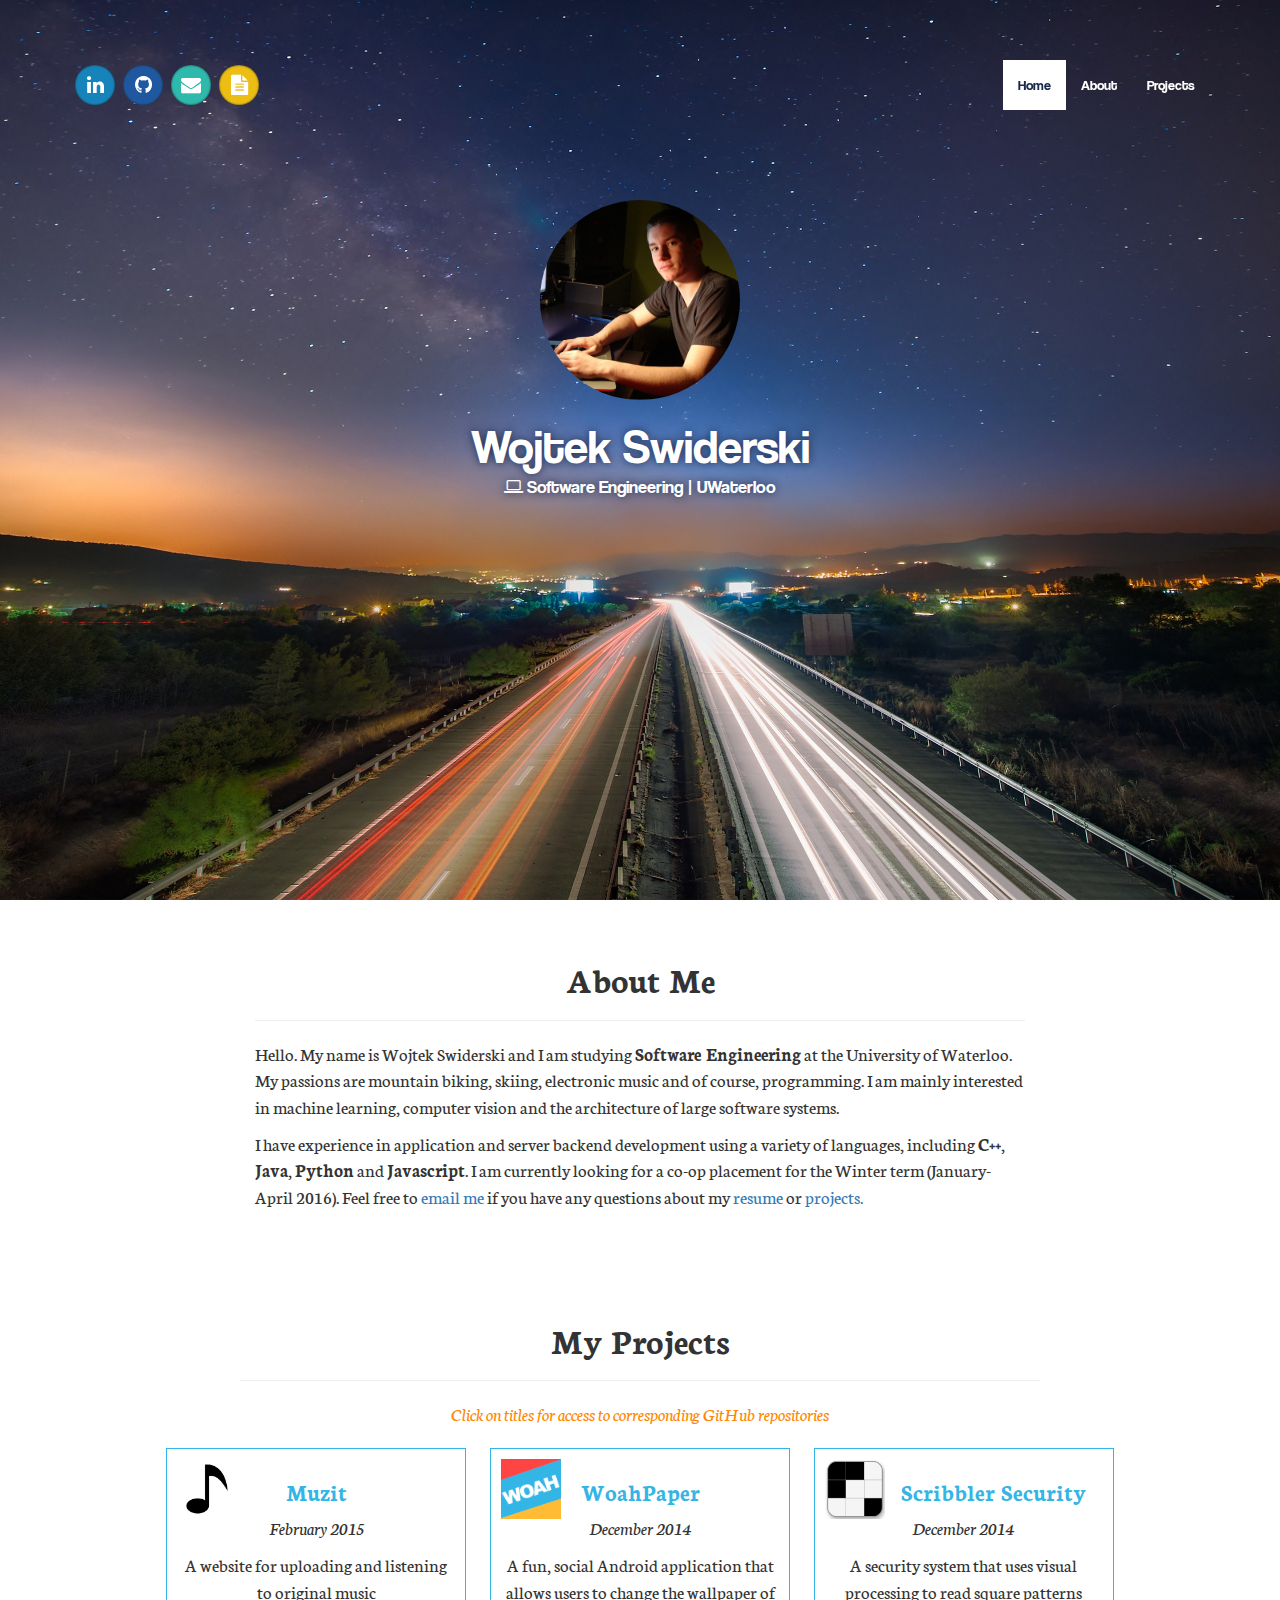
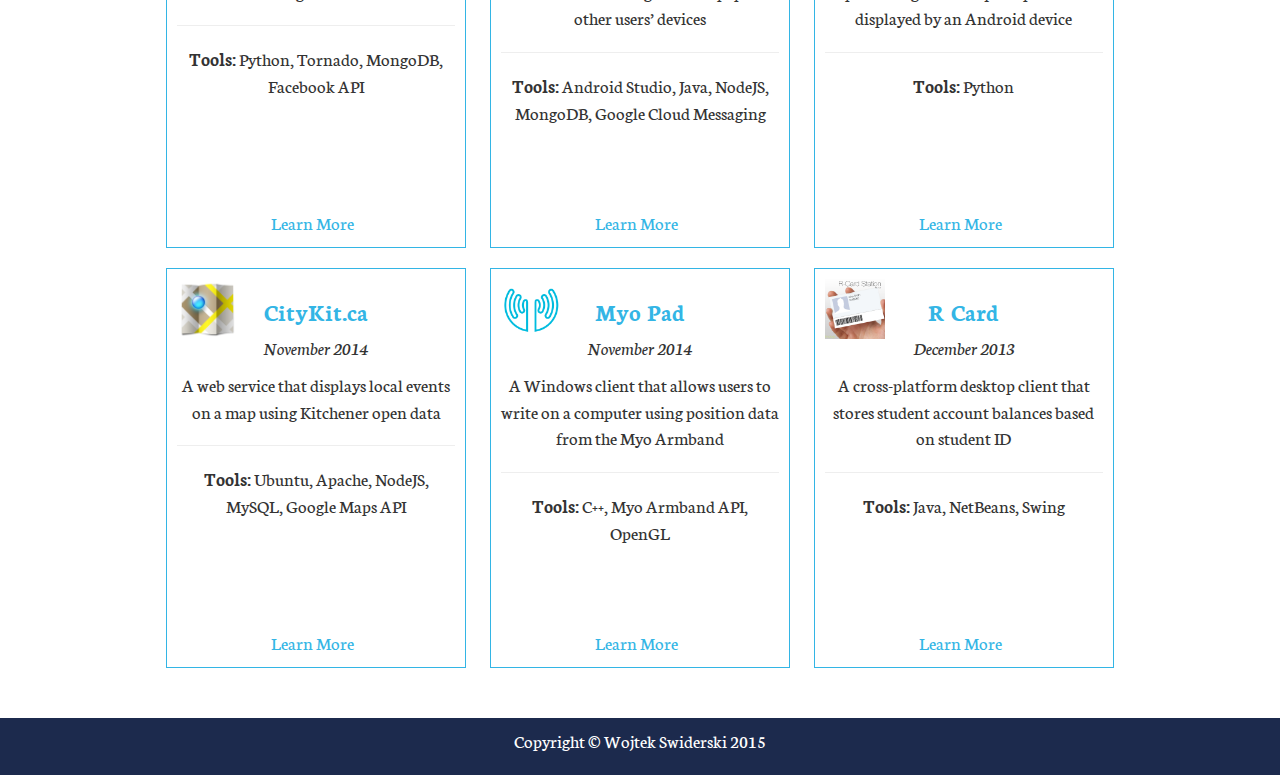
==== index.html @ cc1d6597 "Changes to text on website" ====
<!DOCTYPE html>
<html lang="en">
	<head>
    	<meta charset="utf-8">
    	<meta http-equiv="X-UA-Compatible" content="IE=edge">
    	<meta name="viewport" content="width=device-width, initial-scale=1">
		<title>Wojtek Swiderski</title>
		<link href="http://maxcdn.bootstrapcdn.com/bootstrap/3.3.1/css/bootstrap.min.css" rel="stylesheet">
		<link href='http://fonts.googleapis.com/css?family=Neuton:300,700' rel='stylesheet' type='text/css'>
		<link href="style/mainStyle.css" rel="stylesheet">
		<link href="http://maxcdn.bootstrapcdn.com/font-awesome/4.2.0/css/font-awesome.min.css" rel="stylesheet">
	</head>
	<body>

		<!-- Idk why you are reading this source code. But if you're here...
		
			You are a beautiful person. Let no one tell you different. Have a nice day.

		-->

		<nav id="navBar" class="navbar navbar-default" role="navigation">
	 		<div class="container">
				<div class="navbar-header header"> 
	 				<button type="button" class="navbar-toggle" data-toggle="collapse" data-target="#collapsingBlock">
				        <span class="sr-only">Toggle Navigation</span>
				        <span class="icon-bar"></span>
				        <span class="icon-bar"></span>
				        <span class="icon-bar"></span>
				    </button>
				    <div class="link-area">
				    	<a href="https://www.linkedin.com/pub/wojtek-swiderski/a1/58b/969">
					    	<div class="link-button" style="background: #1684BB;">
								<i class="fa fa-linkedin"></i>
							</div>
						</a>
				    	<a href="https://github.com/Wojtechnology">
					    	<div class="link-button" style="background: #2058A0;">
								<i class="fa fa-github"></i>
							</div>
						</a>
				    	<a href="mailto:wswiders@uwateroo.ca">
					    	<div class="link-button" style="background: #2FB8AC;">
								<i class="fa fa-envelope"></i>
							</div>
						</a>
				    	<a href="documents/WojtekSwiderskiResume.pdf">
					    	<div class="link-button" style="background: #ECBE13;">
								<i class="fa fa-file-text"></i>
					    	</div>
						</a>
				    </div>
				</div>

				<nav id="collapsingBlock" class="collapse navbar-collapse" role="navigation">
	  				<ul id="menuNavigation" class="navigation-bar nav navbar-nav navbar-right">
						<li id="homeBut"><a href="#face">Home</a></li>
						<li id="aboutBut"><a href="#about">About</a></li>
						<li id="projBut"><a href="#projects">Projects</a></li>
					</ul>
				</nav>
			</div>
		</nav>
		<div class="placeholder" id="face"></div>
		<div class="faceBlock">
			<div class="stuff">
				<img class="portrait" id="mainPhoto" src="images/portrait.jpg"/>
				<h2>Wojtek Swiderski</h2>
				<h4 class="program"><i class="fa fa-laptop"></i> Software Engineering | UWaterloo</h4>
				<!--<h4 id="interests"><i class="fa fa-laptop"></i> Developer | Cyclist <i class="fa fa-bicycle"></i></h4>-->
			</div>
		</div>
		<div class="bodyBlock" id="topPage">
			<div class="container aboutMe" id="about">
				<h1>About Me</h1>
				<center><hr></center>
				<p>Hello. My name is Wojtek Swiderski and I am studying <strong>Software Engineering</strong> at the University of Waterloo. My passions are mountain biking, skiing, electronic music and of course, programming. I am mainly interested in machine learning, computer vision and the architecture of large software systems.</p>
				<p>I have experience in application and server backend development using a variety of languages, including <strong>C++</strong>, <strong>Java</strong>, <strong>Python</strong> and <strong>Javascript</strong>. I am currently looking for a co-op placement for the Winter term (January-April 2016). Feel free to <a href="mailto:wswiders@uwateroo.ca">email me</a> if you have any questions about my <a href="documents/WojtekSwiderskiResume.pdf">resume</a> or <a href="#projects">projects.</a></p>
			</div>
		<div class="container projects" id="projects">
			<h1>My Projects</h1>
			<center><hr></center>
			<p style="font-style: italic; color: #FF8800;">Click on titles for access to corresponding GitHub repositories</p>
			<div class="pBlock">
				<img src="images/mz_logo.png" class="logoProj">
				<a href="https://github.com/Wojtechnology/Muzit"><h3 class="inside">Muzit</h3></a>
				<p style="font-style: italic;">February 2015</p>
				<p>A website for uploading and listening to original music</p>
				<hr>
				<p><strong>Tools:</strong> Python, Tornado, MongoDB, Facebook API</p>
				<a href="#myModal1" data-toggle="modal"><p class="clickMore">Learn More</p></a>
			</div>	
			<div class="pBlock">
				<img src="images/wp_logo.png" class="logoProj">
				<a href="https://github.com/Wojtechnology/WoahPaper"><h3 class="inside">WoahPaper</h3></a>
				<p style="font-style: italic;">December 2014</p>
				<p>A fun, social Android application that allows users to change the wallpaper of other users’ devices</p>
				<hr>
				<p><strong>Tools:</strong> Android Studio, Java, NodeJS, MongoDB, Google Cloud Messaging</p>
				<a href="#myModal1" data-toggle="modal"><p class="clickMore">Learn More</p></a>
			</div>	
			<div class="pBlock">
				<img src="images/ss_logo.png" class="logoProj">
				<a href="https://github.com/Guatmobile/myro-domestic-security"><h3 style="margin-left: 60px;" class="inside">Scribbler Security</h3></a>
				<p style="font-style: italic;">December 2014</p>
				<p>A security system that uses visual processing to read square patterns displayed by an Android device</p>
				<hr>
				<p><strong>Tools:</strong> Python</p>
				<a href="#myModal1" data-toggle="modal"><p class="clickMore">Learn More</p></a>
			</div>
			<div class="pBlock">
				<img src="images/ck_logo.png" class="logoProj">
				<a href="https://github.com/ProjectShrike/CityKit"><h3 class="inside">CityKit.ca</h3></a>
				<p style="font-style: italic;">November 2014</p>
				<p>A web service that displays local events on a map using Kitchener open data</p>
				<hr>
				<p><strong>Tools:</strong> Ubuntu, Apache, NodeJS, MySQL, Google Maps API</p>
				<a href="#myModal1" data-toggle="modal"><p class="clickMore">Learn More</p></a>
			</div>	
			<div class="pBlock">
				<img src="images/mp_logo.png" class="logoProj">
				<a href="https://github.com/unknown2374/MyoPad"><h3 class="inside">Myo Pad</h3></a>
				<p style="font-style: italic;">November 2014</p>
				<p>A Windows client that allows users to write on a computer using position data from the Myo Armband</p>
				<hr>
				<p><strong>Tools:</strong> C++, Myo Armband API, OpenGL</p>
				<a href="#myModal1" data-toggle="modal"><p class="clickMore">Learn More</p></a>
			</div>
			<div class="pBlock">
				<img src="images/rc_logo.png" class="logoProj">
				<a href="https://github.com/Wojtechnology/RCard"><h3 class="inside">R Card</h3></a>
				<p style="font-style: italic;">December 2013</p>
				<p>A cross-platform desktop client that stores student account balances based on student ID</p>
				<hr>
				<p><strong>Tools:</strong> Java, NetBeans, Swing</p>
				<a href="#myModal1" data-toggle="modal"><p class="clickMore">Learn More</p></a>
			</div>	
		</div>

		<div class="footer">
			<p>Copyright &copy; Wojtek Swiderski 2015</p>
		</div>

		</div>

  <!-- Modal -->
  <div class="modal fade" id="myModal1" tabindex="-1" role="dialog" aria-labelledby="myModalLabel" aria-hidden="true">
    <div class="modal-dialog">
      <div class="modal-content">
        <div class="modal-header">
          <button type="button" class="close" data-dismiss="modal" aria-hidden="true">×</button>
          <h4 class="modal-title">Feature is in the making!</h4>
        </div>
       <!-- <div class="modal-body">
          ...
        </div>-->
        <div class="modal-footer">
          <button type="button" class="btn btn-default" data-dismiss="modal">Close</button>
         <!-- <button type="button" class="btn btn-primary">Save changes</button>-->
        </div>
      </div><!-- /.modal-content -->
    </div><!-- /.modal-dialog -->
  </div><!-- /.modal -->	
		<script src="http://code.jquery.com/jquery-2.1.1.min.js"></script>
		<script src="http://maxcdn.bootstrapcdn.com/bootstrap/3.3.1/js/bootstrap.min.js"></script>
		<script src="js/jquery.modal.min.js" type="text/javascript" charset="utf-8"></script>
		<script src="js/front.js"></script>
		</body>
</html>
---- style/mainStyle.css ----
@font-face {
    font-family: coolvetica;
    src: url(coolvetica.ttf);
}

* {
	margin: 0;
	border: 0;
	padding: 0;
}

.portrait {
	display: block;
	margin-left: auto;
	margin-right: auto;
	border-radius: 100%;
	width: 200px;
	height: 200px;
}

.header {
	height: 50px;
}

.header h3 {
	display: inline-block;
}

.link-area {
	display: inline-block;
	padding-left: 5px;
	padding-top: 5px;
	height: 50px;
}

.link-button {
	display: inline-block;
	border-radius: 50%;
    font-size: 20px;
    line-height: 40px;
    text-align: center;
	height: 40px;
	width: 40px;
	margin-right: 5px;
	box-shadow: inset 0 0 2px #222222;
}

.link-button:hover {
	box-shadow: inset 0 0 2px #CCCCCC;
	cursor: pointer;
}

.btn-circle {
    width: 70px;
    height: 70px;
    margin-top: 15px;
    padding: 7px 16px;
    border: 2px solid #fff;
    border-radius: 35px;
    font-size: 40px;
    color: #fff;
    background: 0 0;
    -webkit-transition: background .3s ease-in-out;
    -moz-transition: background .3s ease-in-out;
    transition: background .3s ease-in-out;
}

.btn-circle:hover,
.btn-circle:focus {
    outline: 0;
    color: #fff;
    background: rgba(255,255,255,.1);
}

.btn-circle i.animated {
    -webkit-transition-property: -webkit-transform;
    -webkit-transition-duration: 1s;
    -moz-transition-property: -moz-transform;
    -moz-transition-duration: 1s;
}

.btn-circle:hover i.animated {
    -webkit-animation-name: pulse;
    -moz-animation-name: pulse;
    -webkit-animation-duration: 1.5s;
    -moz-animation-duration: 1.5s;
    -webkit-animation-iteration-count: infinite;
    -moz-animation-iteration-count: infinite;
    -webkit-animation-timing-function: linear;
    -moz-animation-timing-function: linear;
}

.logoProj {
	width: 60px;
	height: 60px;
	position: absolute;
	top: 10px;
	left: 10px;
}

.navbar-default {
	background-color: rgba(0,0,0,0);
	border: 0;
	color: white;
	margin-top: 60px;
	font-family: 'coolvetica', serif;
	z-index: 1;
	border-radius: 0;
}

.navigation-bar a {
	color: #FFF !important;
}
.navigation-bar a:hover {
	color: #1C2A4D !important;
	background-color: #FFF !important;
}

.navbar-default .navbar-nav > .active a, 
.navbar-default .navbar-nav > .active a:hover, 
.navbar-default .navbar-nav > .active a:focus {
      color: #1C2A4D !important;
      background-color: #FFF;
 }

.clickMore {
	position: absolute;
	bottom: 0px;
	left: 35%;
	color: #33B5E5;
}

.clickMore:hover {
	color: #FF8800;
}

.placeholder {
	position: absolute;
	top: 0;
	left: 0;
	height: 100%;
	width: 100%;
	z-index: -10
}

.faceBlock {
	width: 100%;
	height: 100%;
	background-image: url("../images/backFront.jpg");
	background-size: cover;
	padding-top: 200px;
	position: fixed;
	top: 0;
	left: 0;
	z-index: -1;
}

.faceBlock h2, h4 {
	text-align: center;
	color: white;
	text-shadow: 0 0 8px #1C2A4D;
	font-family: 'coolvetica';
}

.faceBlock h2 {
	font-size: 48px;
}

.bodyBlock {
	width: 100%;
	position: absolute;
	top: 100%;
	left: 0;
	z-index: 0;
	background-color: white;
	transform: translateZ(-1px);
}

.program {
	margin-top: -6px;
}

.aboutMe {
	padding-top: 40px;
	padding-bottom: 40px;
	max-width: 800px;
	margin-left: auto;
	margin-right: auto;
	background-color: #FFFFFF;
}

.aboutMe p {
	text-align: left;
}

.slides {
	padding-top: 40px;
	padding-bottom: 40px;
	width: 100%;
	margin-left: 0;
	margin-right: 0;
	background-color: #1C2A4D;
	color: #FFF;
}

.projects {
	padding-top: 40px;
	padding-bottom: 40px;
	margin-left: 0;
	margin-right: 0;
	width: 100%;
	text-align: center;
	background-color: #FFFFFF;
}

.contact {
	padding-top: 40px;
	padding-bottom: 40px;
	max-width: 800px;
	margin-left: auto;
	margin-right: auto;
	text-align: center;
	background-color: #FFFFFF;
}

h1 {
	text-align: center;
	font-weight: 700;
	font-family: 'Neuton', serif;
}

p {
	text-align: center;
	font-family: 'Neuton', serif;
	font-size: 14pt;
}

hr {
	max-width: 800px;
}

a:link {
	text-decoration: none;
}

a:visited {
	text-decoration: none;
}

a:hover {
	text-decoration: none;
}

a:active {
	text-decoration: none;
}

.pBlock {
	width: 300px;
	height: 400px;
	margin: 10px;
	padding: 10px;
	border: 1px solid #33B5E5;
	display: inline-block;
	position: relative;
	vertical-align: top;
}

.pBlock h3 {
	text-align: center;
	font-weight: 700;
	font-family: 'Neuton', serif;
	color: #33B5E5;
}

.inside {
	color: #33B5E5;
}

.inside:hover {
	color: #FF8800;
	text-decoration: none;
}

.networkName {	
	text-align: center;
	font-weight: 700;
	font-family: 'Neuton', serif;
	color: #33B5E5;
}

.fa {
	color: white;
}

.mailLink {
	color: #33B5E5;
}

.mailLink:hover {
	color: #FF8800;	
}

.contact h3 {
	text-align: center;
	font-weight: 700;
	font-family: 'Neuton', serif;
	color: #000000;
}

.footer {
	background-color: #1C2A4D;
	width: 100%;
	color: #FFF;
	margin: 0px;
	padding: 10px;
}

body.modal-open {
    overflow: visible;
}

.modal-title {
	color: #1C2A4D;
	text-shadow: none;
}

/* Bootstrap modifiers */

.affix {
	margin-top: 0;
	width: 100%;
	background-color: #1C2A4D;
}

/* Mobile helpers */

@media (max-width: 767px) {
	.navbar-default {
		margin-top: 0;
		background-color: #1C2A4D;
		position: fixed;
		width: 100%;
	}
	.faceBlock{
		padding-top: 80px;
	}
}

@media (max-height: 519px) and (min-width: 832px){
	.navbar-default {
		margin-top: 0;
		background-color: #1C2A4D;
		position: fixed;
		width: 100%;
	}
	.faceBlock{
		padding-top: 80px;
		height: 520px;
		background-size: 100%, 520px;
	}
}

@media (max-height: 519px) and (max-width: 831px){
	.navbar-default {
		margin-top: 0;
		background-color: #1C2A4D;
		position: fixed;
		width: 100%;
	}
	.faceBlock{
		padding-top: 80px;
		height: 520px;
		background-size: 832px, 520px;
	}
}
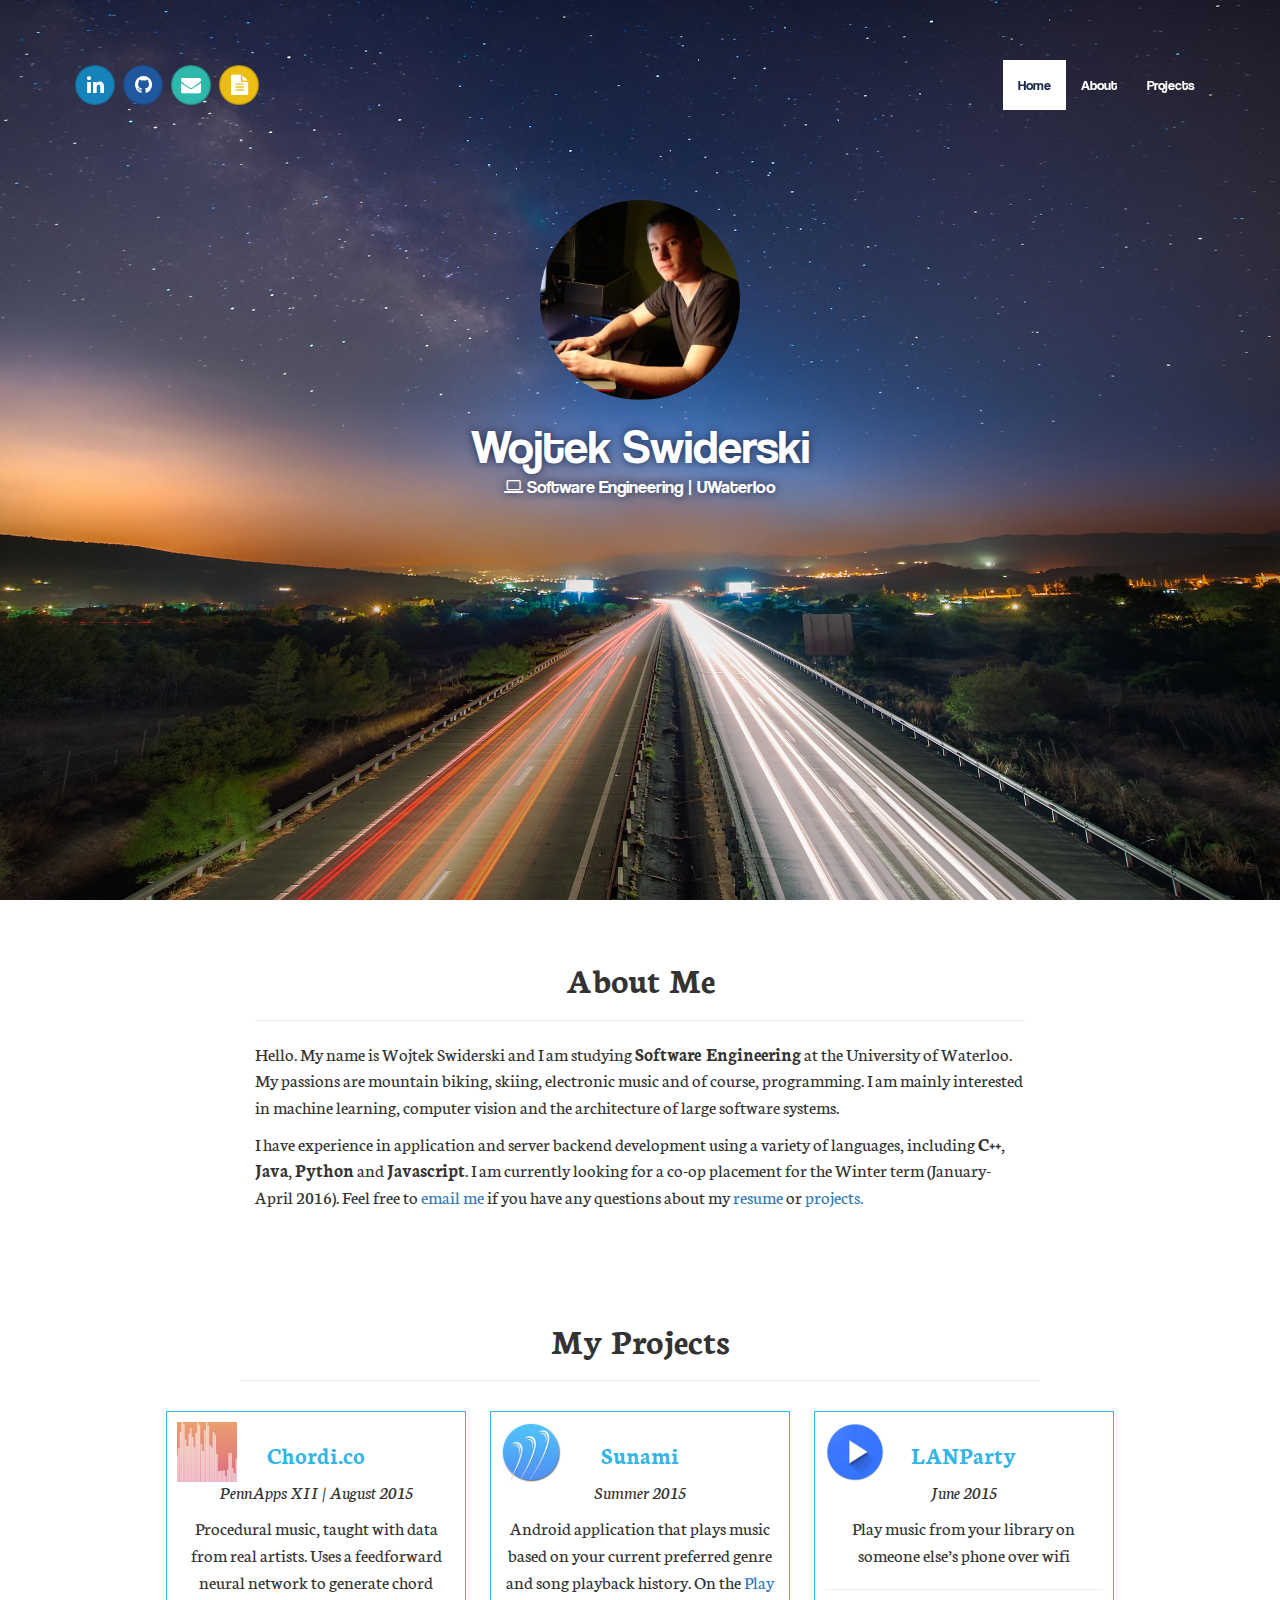
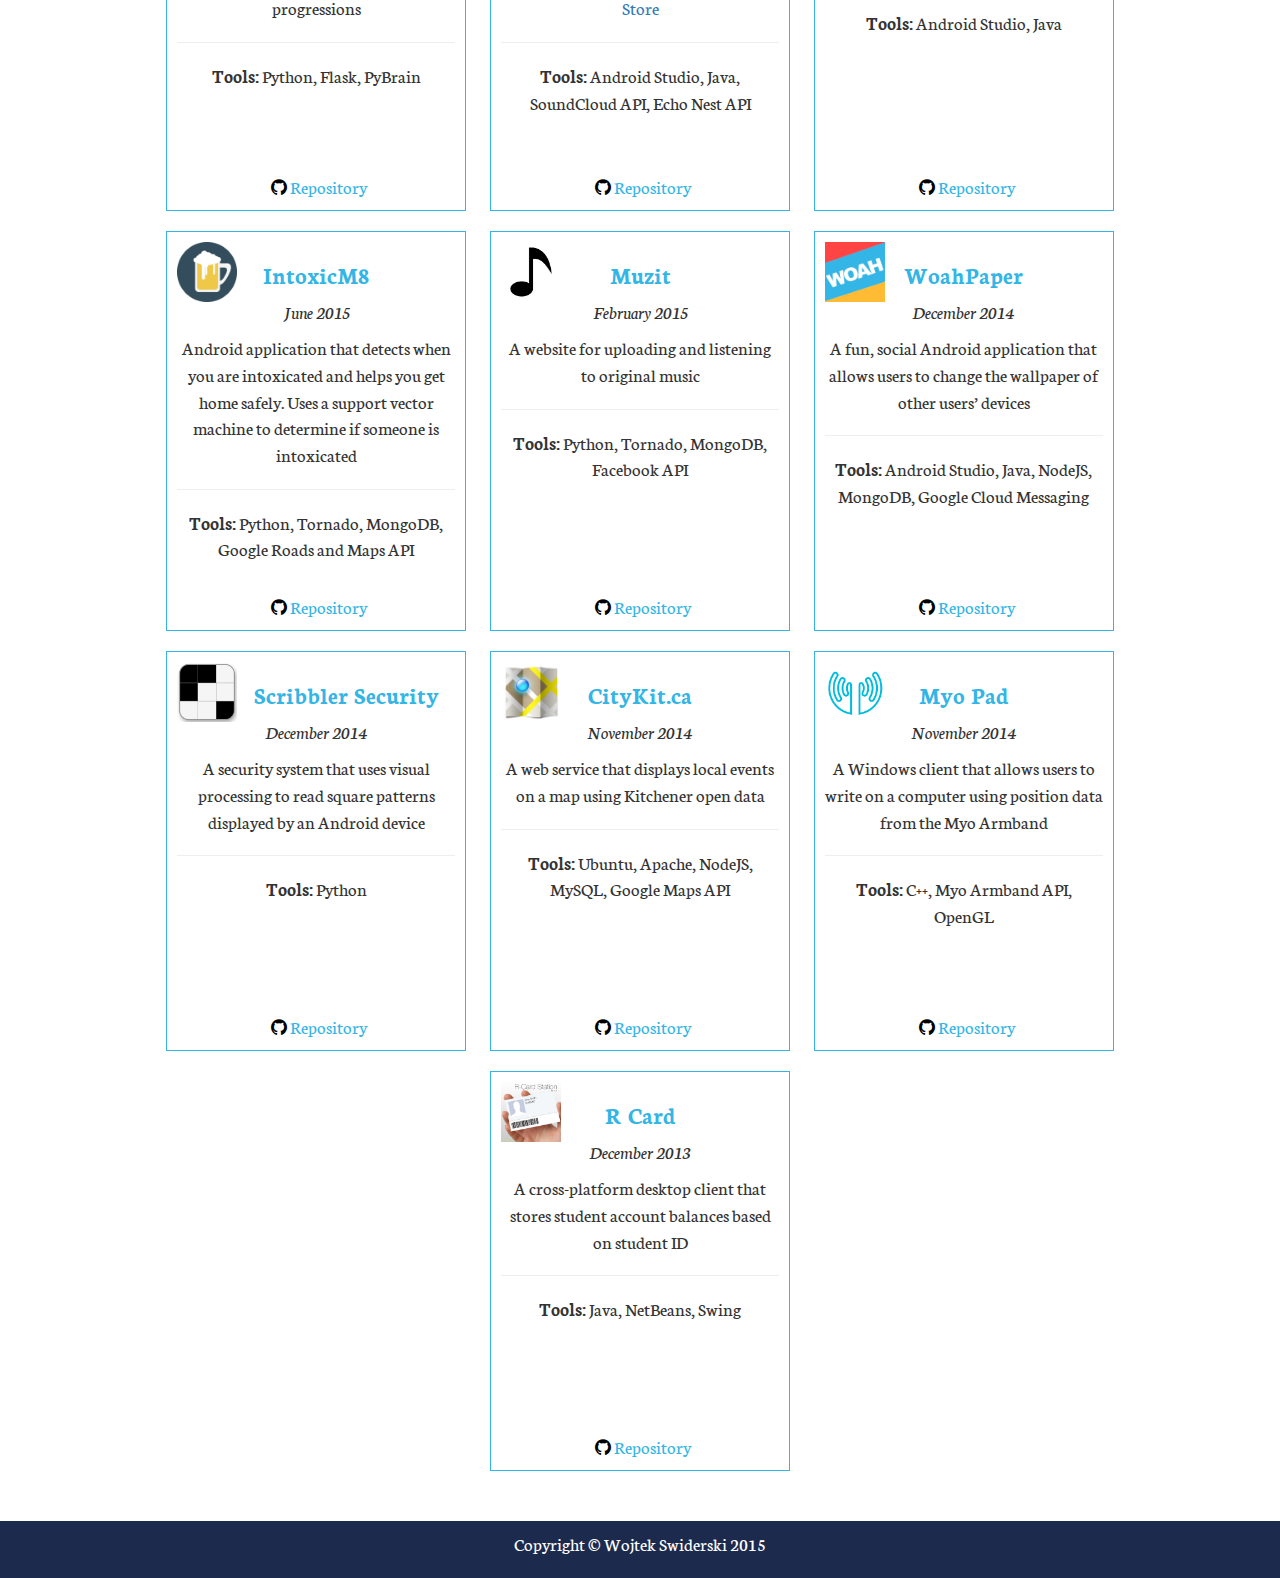
==== commit 191334e6: "Added projects" ====
--- a/index.html
+++ b/index.html
@@ -43,7 +43,7 @@
 								<i class="fa fa-envelope"></i>
 							</div>
 						</a>
-				    	<a href="documents/WojtekSwiderskiResume.pdf">
+				    	<a href="resume.pdf">
 					    	<div class="link-button" style="background: #ECBE13;">
 								<i class="fa fa-file-text"></i>
 					    	</div>
@@ -74,38 +74,73 @@
 				<h1>About Me</h1>
 				<center><hr></center>
 				<p>Hello. My name is Wojtek Swiderski and I am studying <strong>Software Engineering</strong> at the University of Waterloo. My passions are mountain biking, skiing, electronic music and of course, programming. I am mainly interested in machine learning, computer vision and the architecture of large software systems.</p>
-				<p>I have experience in application and server backend development using a variety of languages, including <strong>C++</strong>, <strong>Java</strong>, <strong>Python</strong> and <strong>Javascript</strong>. I am currently looking for a co-op placement for the Winter term (January-April 2016). Feel free to <a href="mailto:wswiders@uwateroo.ca">email me</a> if you have any questions about my <a href="documents/WojtekSwiderskiResume.pdf">resume</a> or <a href="#projects">projects.</a></p>
+				<p>I have experience in application and server backend development using a variety of languages, including <strong>C++</strong>, <strong>Java</strong>, <strong>Python</strong> and <strong>Javascript</strong>. I am currently looking for a co-op placement for the Winter term (January-April 2016). Feel free to <a href="mailto:wswiders@uwateroo.ca">email me</a> if you have any questions about my <a href="resume.pdf">resume</a> or <a href="#projects">projects.</a></p>
 			</div>
 		<div class="container projects" id="projects">
 			<h1>My Projects</h1>
 			<center><hr></center>
-			<p style="font-style: italic; color: #FF8800;">Click on titles for access to corresponding GitHub repositories</p>
+			<div class="pBlock">
+				<img src="images/ch_logo.png" class="logoProj">
+				<a href="http://chordi.co"><h3>Chordi.co</h3></a>
+				<p style="font-style: italic;">PennApps XII | August 2015</p>
+				<p>Procedural music, taught with data from real artists. Uses a feedforward neural network to generate chord progressions</p>
+				<hr>
+				<p><strong>Tools:</strong>  Python, Flask, PyBrain</p>
+				<a href="https://github.com/pahgawk/Chordi.co"><p class="clickMore"><i class="fa fa-github" style="color: #000;"></i> Repository</p></a>
+			</div>
+			<div class="pBlock">
+				<img src="images/su_logo.png" class="logoProj">
+				<h3>Sunami</h3>
+				<p style="font-style: italic;">Summer 2015</p>
+				<p>Android application that plays music based on your current preferred genre and song playback history. On the <a href="https://play.google.com/store/apps/details?id=com.wojtechnology.sunami">Play Store</a></p>
+				<hr>
+				<p><strong>Tools:</strong> Android Studio, Java, SoundCloud API, Echo Nest API</p>
+				<a href="https://github.com/Wojtechnology/Sunami"><p class="clickMore"><i class="fa fa-github" style="color: #000;"></i> Repository</p></a>
+			</div>
+			<div class="pBlock">
+				<img src="images/lp_logo.png" class="logoProj">
+				<h3>LANParty</h3>
+				<p style="font-style: italic;">June 2015</p>
+				<p>Play music from your library on someone else’s phone over wifi</p>
+				<hr>
+				<p><strong>Tools:</strong> Android Studio, Java</p>
+				<a href="https://github.com/Wojtechnology/LanParty"><p class="clickMore"><i class="fa fa-github" style="color: #000;"></i> Repository</p></a>
+			</div>
+			<div class="pBlock">
+				<img src="images/im_logo.png" class="logoProj">
+				<h3>IntoxicM8</h3>
+				<p style="font-style: italic;">June 2015</p>
+				<p>Android application that detects when you are intoxicated and helps you get home safely. Uses a support vector machine to determine if someone is intoxicated</p>
+				<hr>
+				<p><strong>Tools:</strong>  Python, Tornado, MongoDB, Google Roads and Maps API</p>
+				<a href="https://github.com/IntoxicM8/server"><p class="clickMore"><i class="fa fa-github" style="color: #000;"></i> Repository</p></a>
+			</div>
 			<div class="pBlock">
 				<img src="images/mz_logo.png" class="logoProj">
-				<a href="https://github.com/Wojtechnology/Muzit"><h3 class="inside">Muzit</h3></a>
+				<h3>Muzit</h3>
 				<p style="font-style: italic;">February 2015</p>
 				<p>A website for uploading and listening to original music</p>
 				<hr>
 				<p><strong>Tools:</strong> Python, Tornado, MongoDB, Facebook API</p>
-				<a href="#myModal1" data-toggle="modal"><p class="clickMore">Learn More</p></a>
-			</div>	
+				<a href="https://github.com/Wojtechnology/Muzit"><p class="clickMore"><i class="fa fa-github" style="color: #000;"></i> Repository</p></a>
+			</div>
 			<div class="pBlock">
 				<img src="images/wp_logo.png" class="logoProj">
-				<a href="https://github.com/Wojtechnology/WoahPaper"><h3 class="inside">WoahPaper</h3></a>
+				<h3>WoahPaper</h3>
 				<p style="font-style: italic;">December 2014</p>
 				<p>A fun, social Android application that allows users to change the wallpaper of other users’ devices</p>
 				<hr>
 				<p><strong>Tools:</strong> Android Studio, Java, NodeJS, MongoDB, Google Cloud Messaging</p>
-				<a href="#myModal1" data-toggle="modal"><p class="clickMore">Learn More</p></a>
+				<a href="https://github.com/Wojtechnology/WoahPaper"><p class="clickMore"><i class="fa fa-github" style="color: #000;"></i> Repository</p></a>
 			</div>	
 			<div class="pBlock">
 				<img src="images/ss_logo.png" class="logoProj">
-				<a href="https://github.com/Guatmobile/myro-domestic-security"><h3 style="margin-left: 60px;" class="inside">Scribbler Security</h3></a>
+				<h3 style="margin-left: 60px;">Scribbler Security</h3>
 				<p style="font-style: italic;">December 2014</p>
 				<p>A security system that uses visual processing to read square patterns displayed by an Android device</p>
 				<hr>
 				<p><strong>Tools:</strong> Python</p>
-				<a href="#myModal1" data-toggle="modal"><p class="clickMore">Learn More</p></a>
+				<a href="https://github.com/Guatmobile/myro-domestic-security"><p class="clickMore"><i class="fa fa-github" style="color: #000;"></i> Repository</p></a>
 			</div>
 			<div class="pBlock">
 				<img src="images/ck_logo.png" class="logoProj">
@@ -114,25 +149,25 @@
 				<p>A web service that displays local events on a map using Kitchener open data</p>
 				<hr>
 				<p><strong>Tools:</strong> Ubuntu, Apache, NodeJS, MySQL, Google Maps API</p>
-				<a href="#myModal1" data-toggle="modal"><p class="clickMore">Learn More</p></a>
+				<a href="https://github.com/ProjectShrike/CityKit"><p class="clickMore"><i class="fa fa-github" style="color: #000;"></i> Repository</p></a>
 			</div>	
 			<div class="pBlock">
 				<img src="images/mp_logo.png" class="logoProj">
-				<a href="https://github.com/unknown2374/MyoPad"><h3 class="inside">Myo Pad</h3></a>
+				<h3>Myo Pad</h3>
 				<p style="font-style: italic;">November 2014</p>
 				<p>A Windows client that allows users to write on a computer using position data from the Myo Armband</p>
 				<hr>
 				<p><strong>Tools:</strong> C++, Myo Armband API, OpenGL</p>
-				<a href="#myModal1" data-toggle="modal"><p class="clickMore">Learn More</p></a>
+				<a href="https://github.com/unknown2374/MyoPad"><p class="clickMore"><i class="fa fa-github" style="color: #000;"></i> Repository</p></a>
 			</div>
 			<div class="pBlock">
 				<img src="images/rc_logo.png" class="logoProj">
-				<a href="https://github.com/Wojtechnology/RCard"><h3 class="inside">R Card</h3></a>
+				<h3>R Card</h3>
 				<p style="font-style: italic;">December 2013</p>
 				<p>A cross-platform desktop client that stores student account balances based on student ID</p>
 				<hr>
 				<p><strong>Tools:</strong> Java, NetBeans, Swing</p>
-				<a href="#myModal1" data-toggle="modal"><p class="clickMore">Learn More</p></a>
+				<a href="https://github.com/Wojtechnology/RCard"><p class="clickMore"><i class="fa fa-github" style="color: #000;"></i> Repository</p></a>
 			</div>	
 		</div>
 
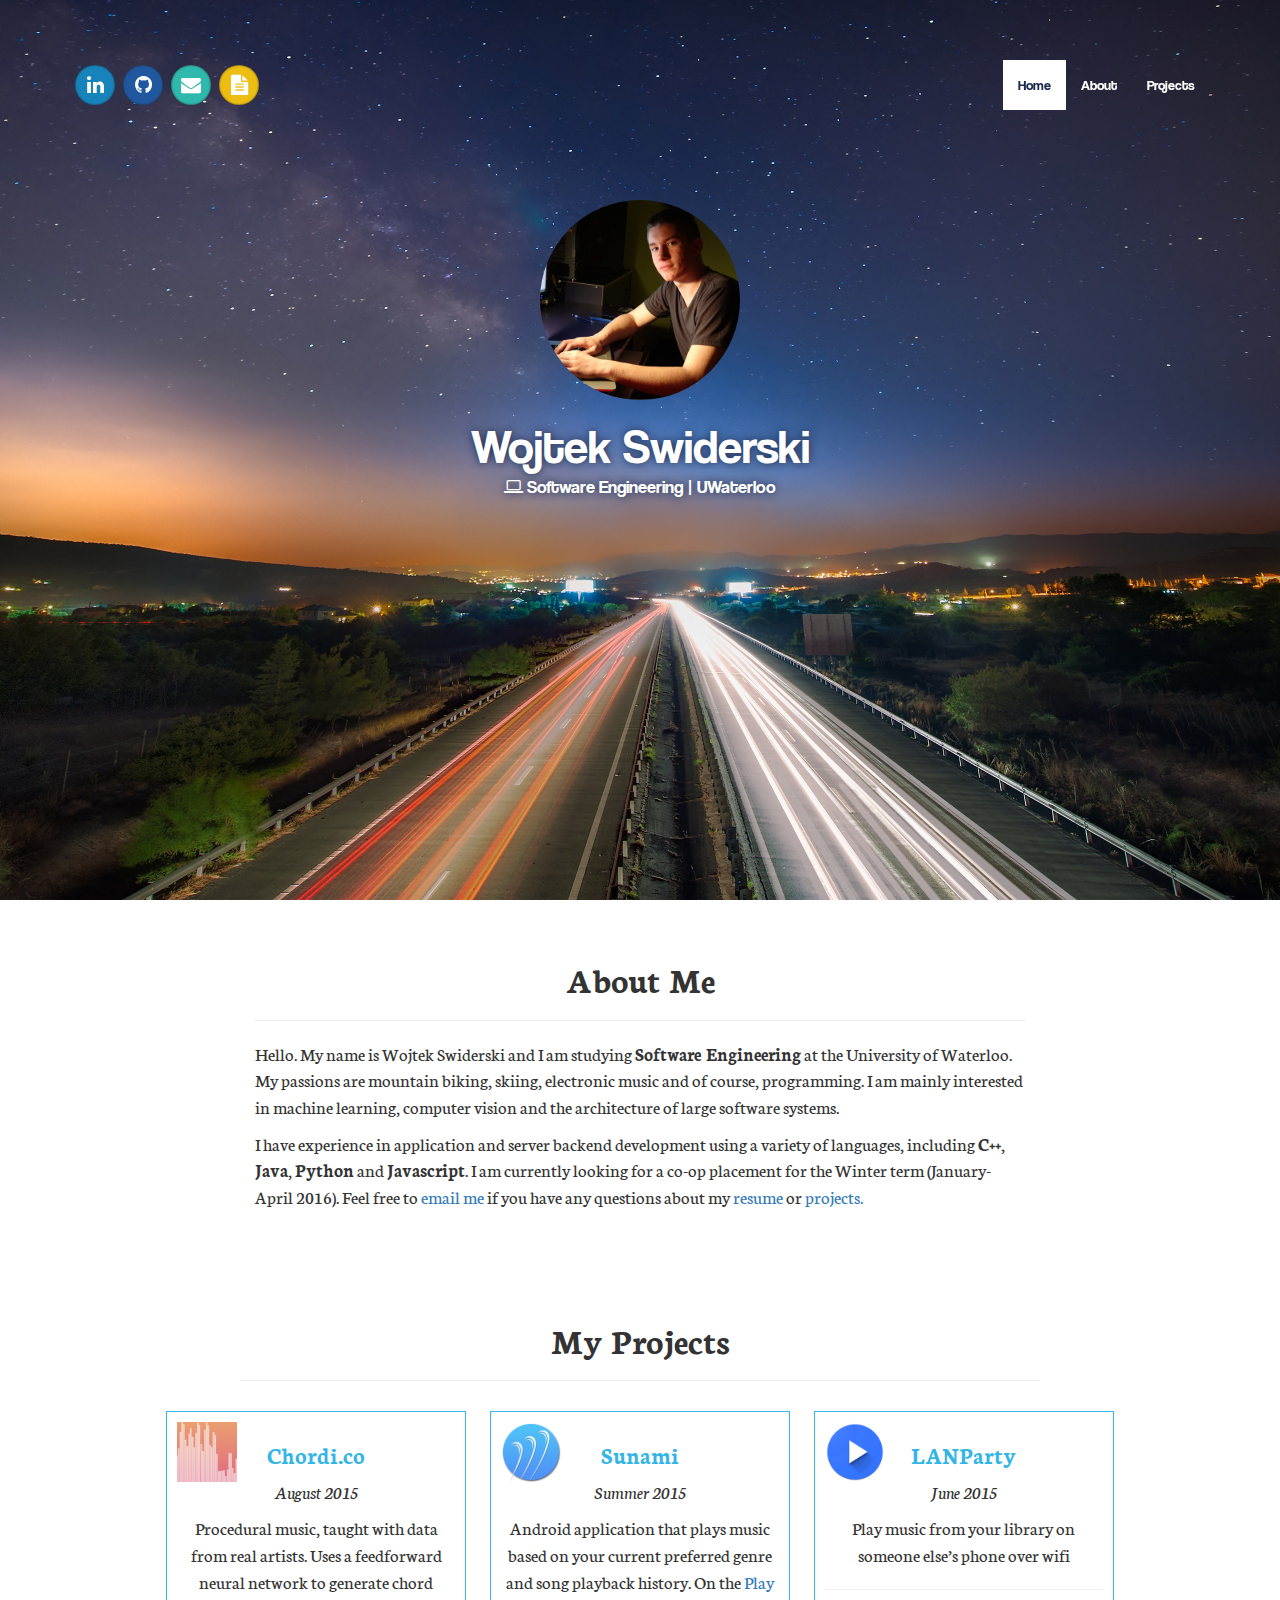
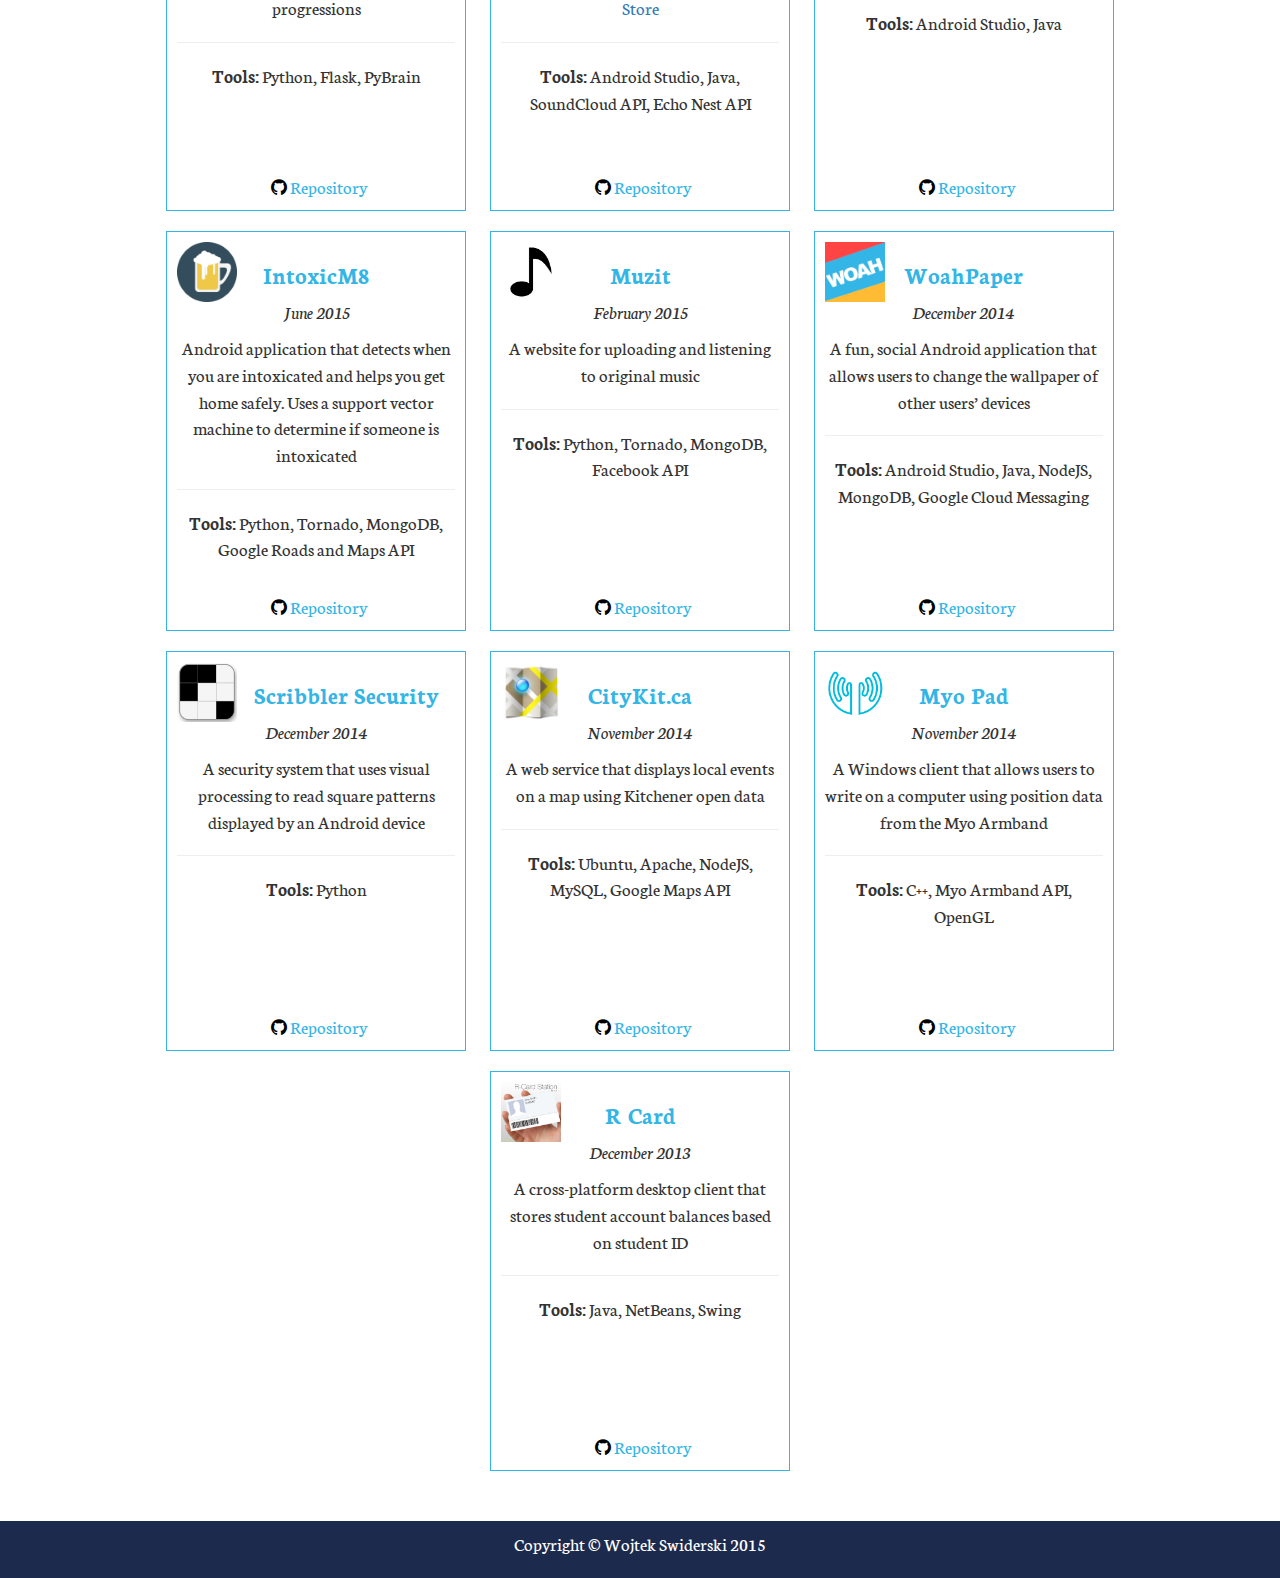
==== commit 56640a2c: "Removed PennApps" ====
--- a/index.html
+++ b/index.html
@@ -82,7 +82,7 @@
 			<div class="pBlock">
 				<img src="images/ch_logo.png" class="logoProj">
 				<a href="http://chordi.co"><h3>Chordi.co</h3></a>
-				<p style="font-style: italic;">PennApps XII | August 2015</p>
+				<p style="font-style: italic;">August 2015</p>
 				<p>Procedural music, taught with data from real artists. Uses a feedforward neural network to generate chord progressions</p>
 				<hr>
 				<p><strong>Tools:</strong>  Python, Flask, PyBrain</p>
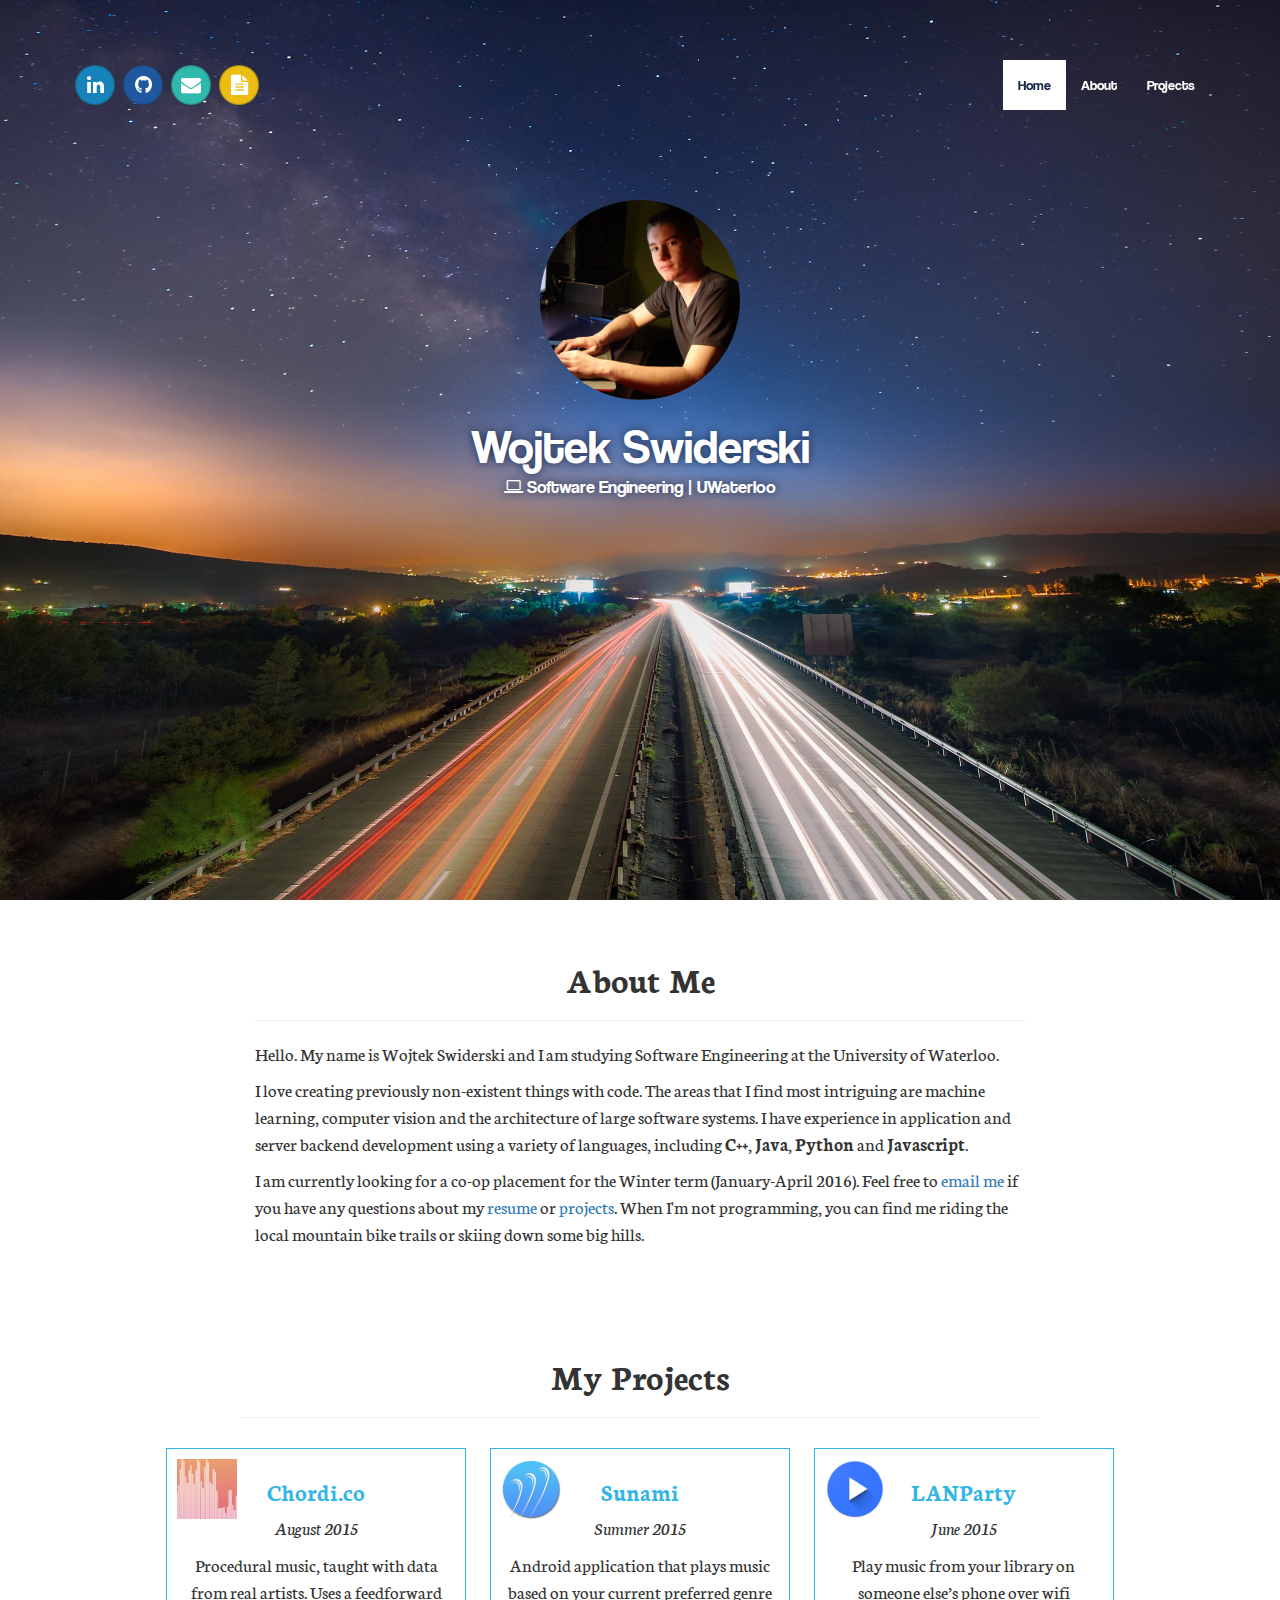
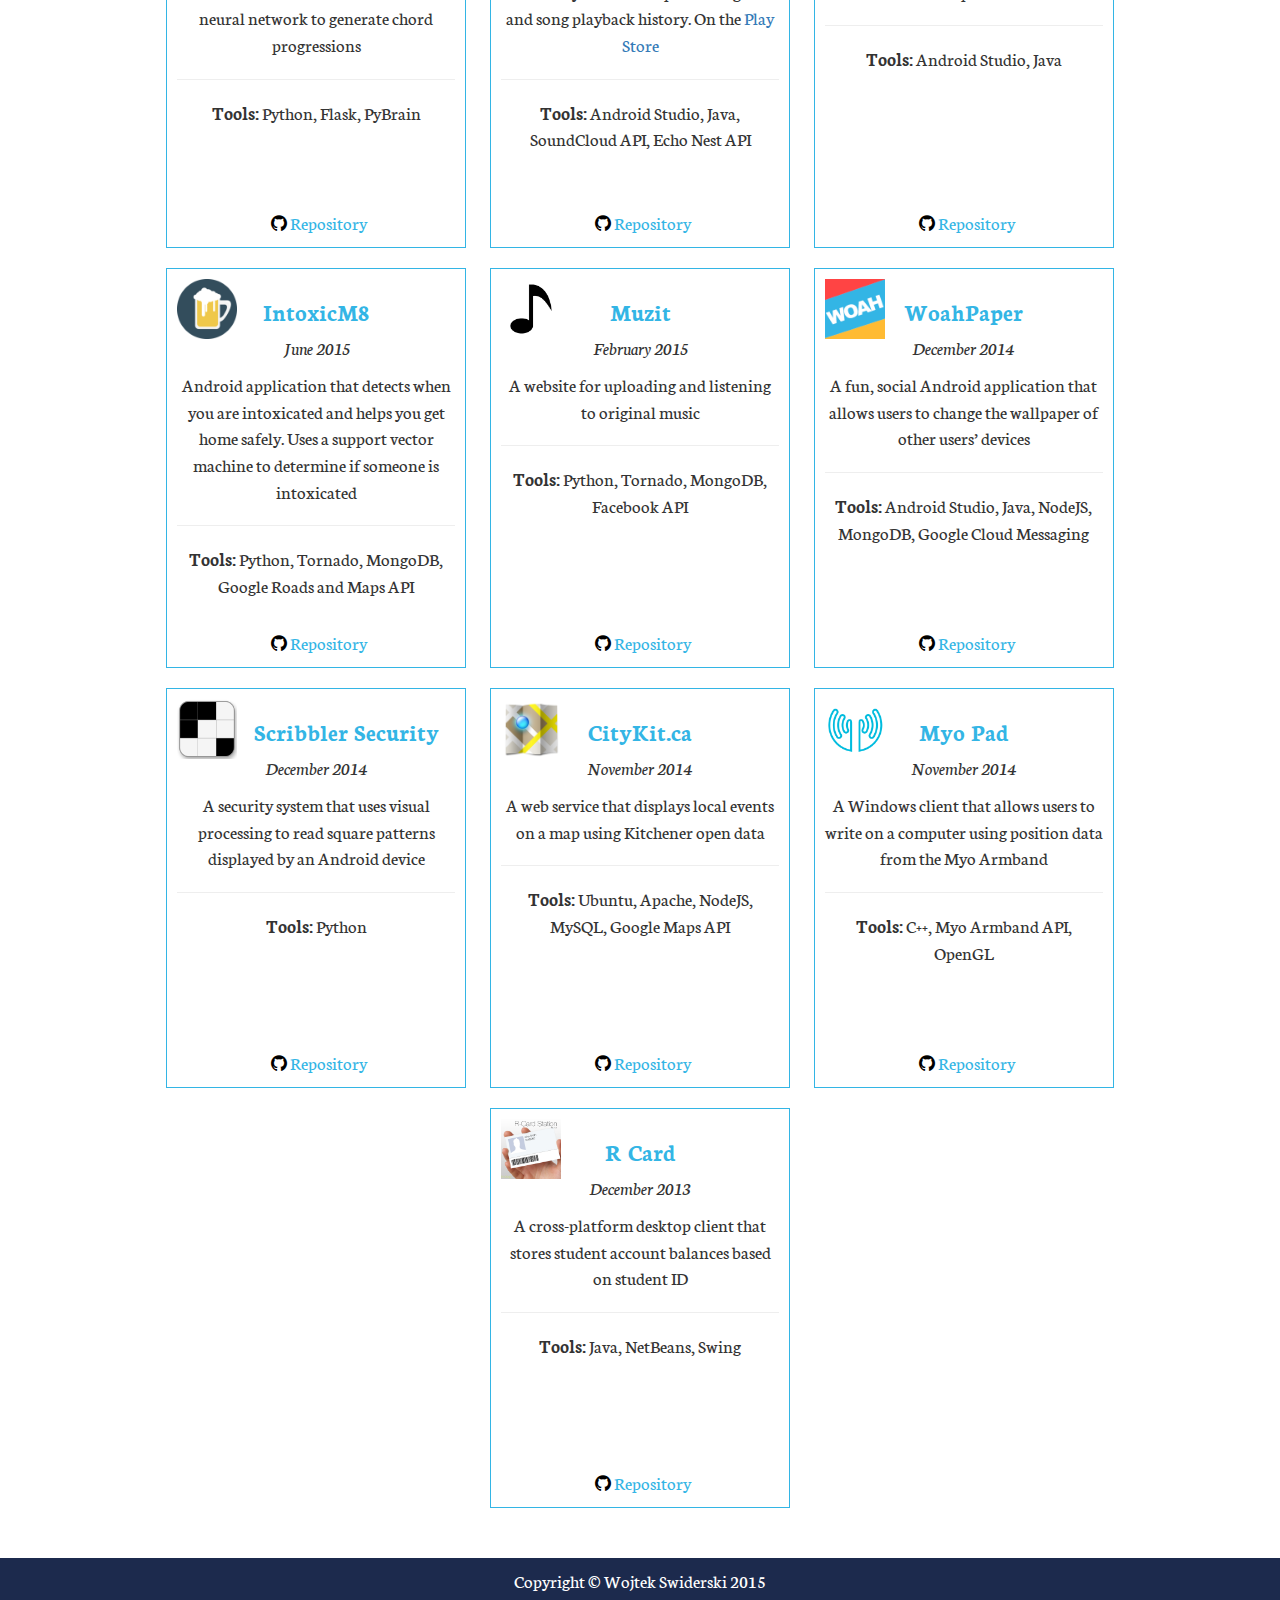
==== commit abb28bf1: "Updated website message" ====
--- a/index.html
+++ b/index.html
@@ -73,8 +73,9 @@
 			<div class="container aboutMe" id="about">
 				<h1>About Me</h1>
 				<center><hr></center>
-				<p>Hello. My name is Wojtek Swiderski and I am studying <strong>Software Engineering</strong> at the University of Waterloo. My passions are mountain biking, skiing, electronic music and of course, programming. I am mainly interested in machine learning, computer vision and the architecture of large software systems.</p>
-				<p>I have experience in application and server backend development using a variety of languages, including <strong>C++</strong>, <strong>Java</strong>, <strong>Python</strong> and <strong>Javascript</strong>. I am currently looking for a co-op placement for the Winter term (January-April 2016). Feel free to <a href="mailto:wswiders@uwateroo.ca">email me</a> if you have any questions about my <a href="resume.pdf">resume</a> or <a href="#projects">projects.</a></p>
+                <p>Hello. My name is Wojtek Swiderski and I am studying Software Engineering at the University of Waterloo.</p>
+                <p>I love creating previously non-existent things with code. The areas that I find most intriguing are machine learning, computer vision and the architecture of large software systems. I have experience in application and server backend development using a variety of languages, including <strong>C++</strong>, <strong>Java</strong>, <strong>Python</strong> and <strong>Javascript</strong>.</p>
+                <p> I am currently looking for a co-op placement for the Winter term (January-April 2016). Feel free to <a href="mailto:wswiders@uwateroo.ca">email me</a> if you have any questions about my <a href="resume.pdf">resume</a> or <a href="#projects">projects</a>. When I'm not programming, you can find me riding the local mountain bike trails or skiing down some big hills.</p>
 			</div>
 		<div class="container projects" id="projects">
 			<h1>My Projects</h1>
@@ -144,7 +145,7 @@
 			</div>
 			<div class="pBlock">
 				<img src="images/ck_logo.png" class="logoProj">
-				<a href="https://github.com/ProjectShrike/CityKit"><h3 class="inside">CityKit.ca</h3></a>
+				<h3>CityKit.ca</h3>
 				<p style="font-style: italic;">November 2014</p>
 				<p>A web service that displays local events on a map using Kitchener open data</p>
 				<hr>
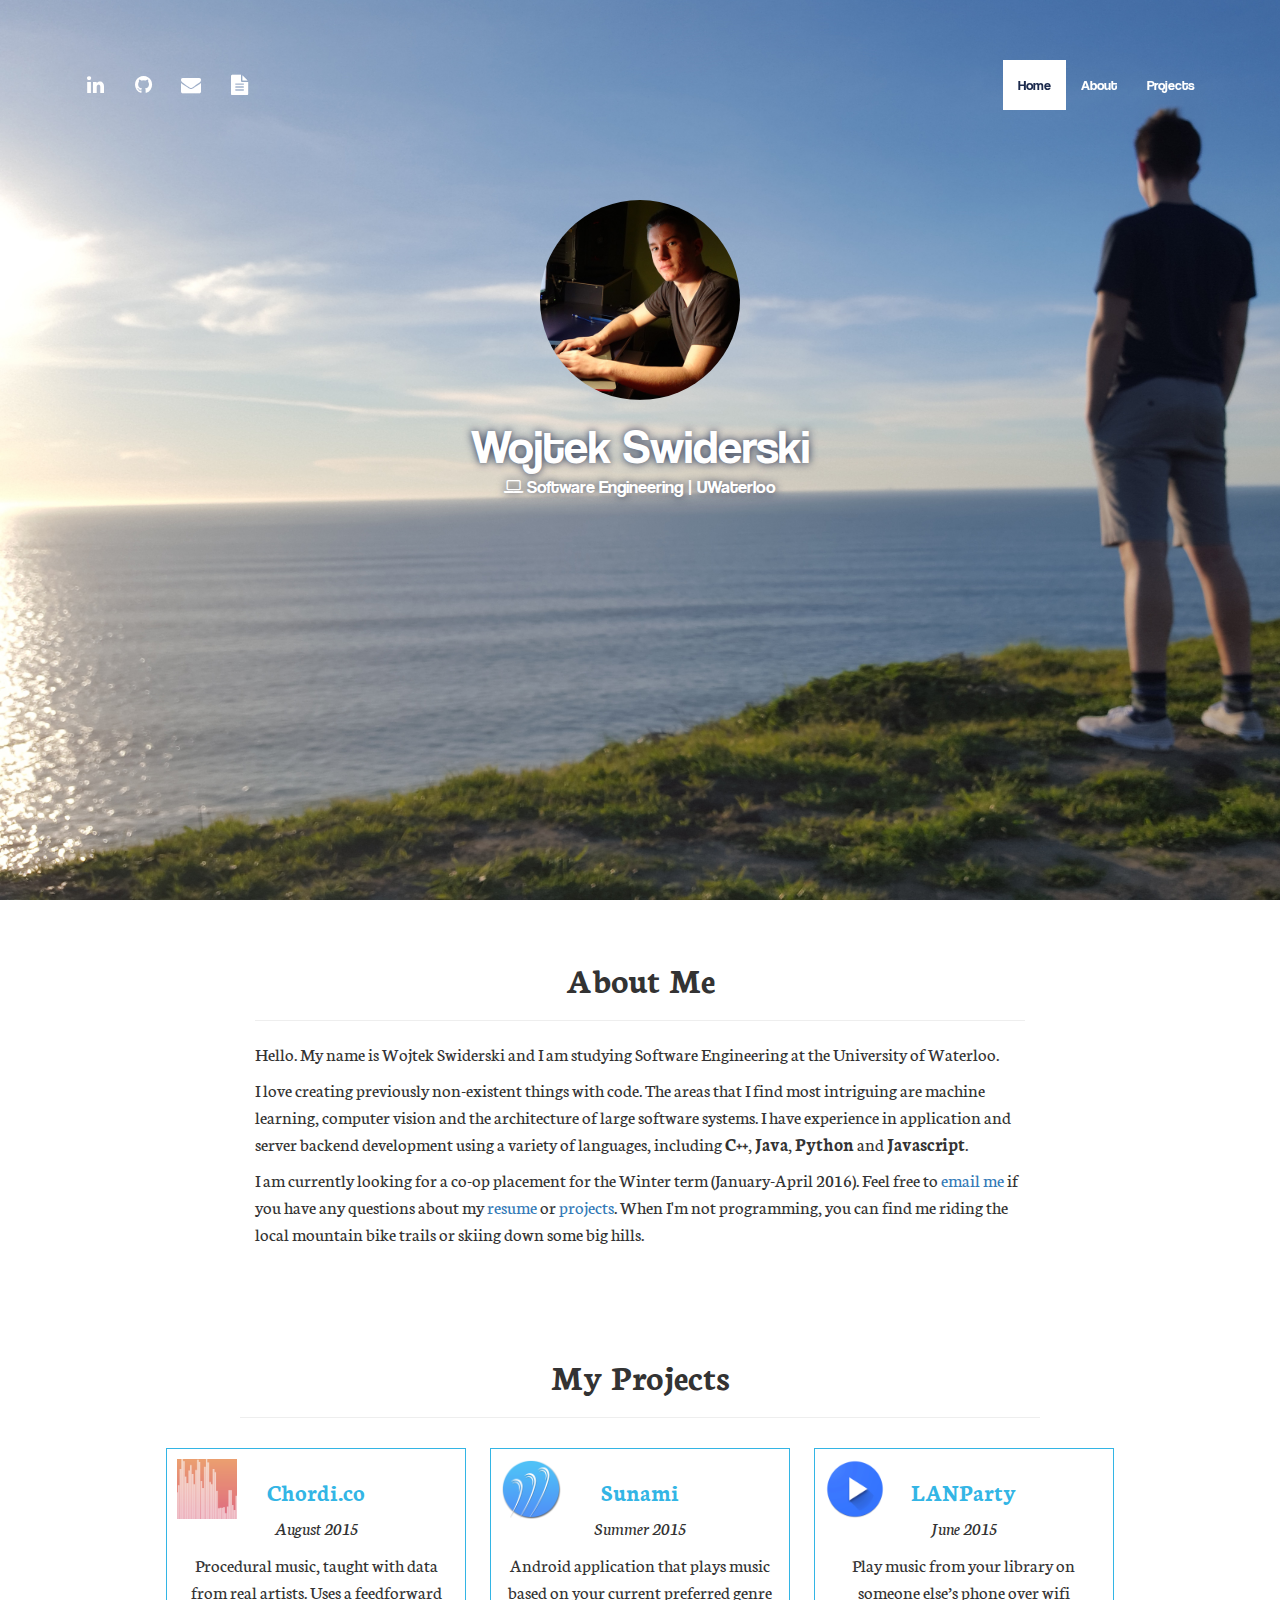
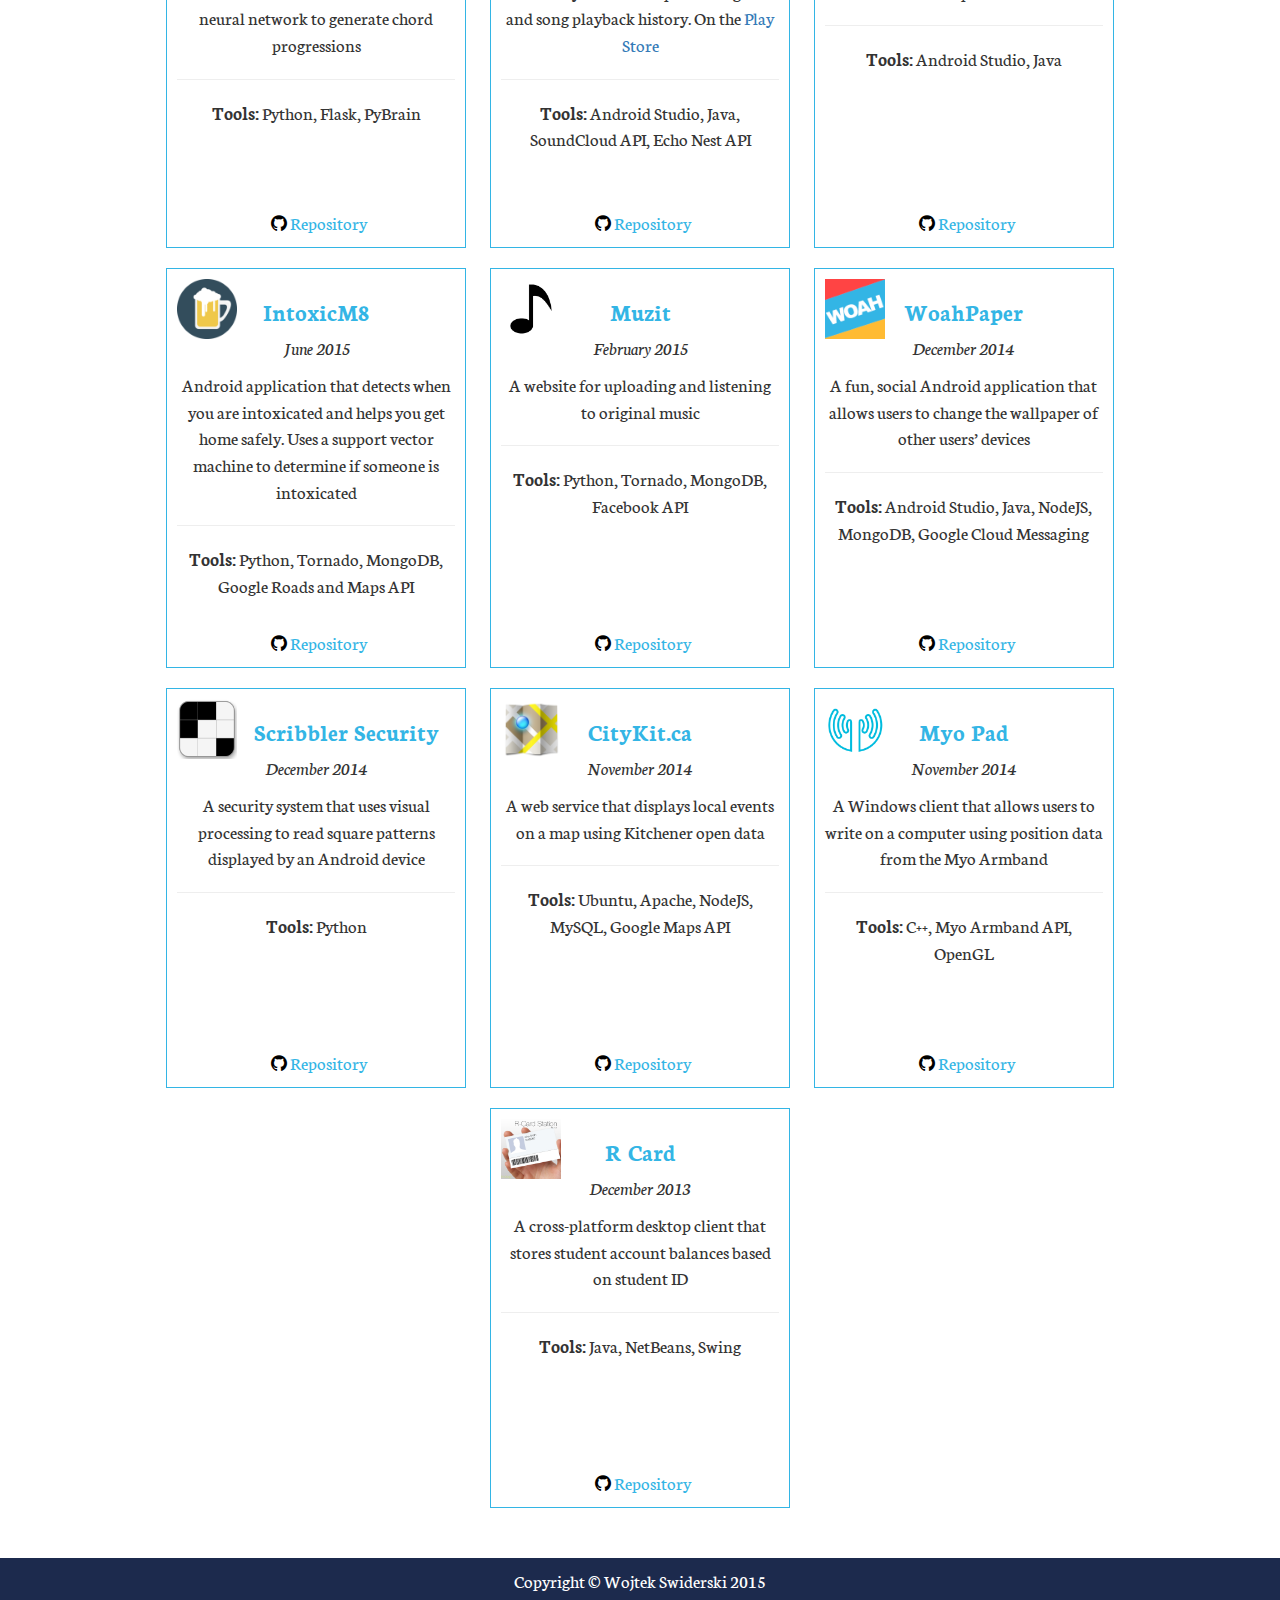
==== commit 4381791d: "New background and some changes to links" ====
--- a/index.html
+++ b/index.html
@@ -13,14 +13,14 @@
 	<body>
 
 		<!-- Idk why you are reading this source code. But if you're here...
-		
+
 			You are a beautiful person. Let no one tell you different. Have a nice day.
 
 		-->
 
 		<nav id="navBar" class="navbar navbar-default" role="navigation">
 	 		<div class="container">
-				<div class="navbar-header header"> 
+				<div class="navbar-header header">
 	 				<button type="button" class="navbar-toggle" data-toggle="collapse" data-target="#collapsingBlock">
 				        <span class="sr-only">Toggle Navigation</span>
 				        <span class="icon-bar"></span>
@@ -28,26 +28,26 @@
 				        <span class="icon-bar"></span>
 				    </button>
 				    <div class="link-area">
-				    	<a href="https://www.linkedin.com/pub/wojtek-swiderski/a1/58b/969">
-					    	<div class="link-button" style="background: #1684BB;">
-								<i class="fa fa-linkedin"></i>
-							</div>
-						</a>
-				    	<a href="https://github.com/Wojtechnology">
-					    	<div class="link-button" style="background: #2058A0;">
-								<i class="fa fa-github"></i>
-							</div>
-						</a>
-				    	<a href="mailto:wswiders@uwateroo.ca">
-					    	<div class="link-button" style="background: #2FB8AC;">
-								<i class="fa fa-envelope"></i>
-							</div>
-						</a>
-				    	<a href="resume.pdf">
-					    	<div class="link-button" style="background: #ECBE13;">
-								<i class="fa fa-file-text"></i>
-					    	</div>
-						</a>
+				    	<a href="https://www.linkedin.com/in/wojtechnology">
+					    	<div class="link-button">
+									<i class="fa fa-linkedin"></i>
+								</div>
+							</a>
+					    	<a href="https://github.com/Wojtechnology">
+						    	<div class="link-button">
+										<i class="fa fa-github"></i>
+									</div>
+							</a>
+					    	<a href="mailto:wswiders@uwateroo.ca">
+						    	<div class="link-button">
+										<i class="fa fa-envelope"></i>
+									</div>
+							</a>
+					    	<a href="resume.pdf">
+						    	<div class="link-button">
+										<i class="fa fa-file-text"></i>
+						    	</div>
+							</a>
 				    </div>
 				</div>
 
@@ -133,7 +133,7 @@
 				<hr>
 				<p><strong>Tools:</strong> Android Studio, Java, NodeJS, MongoDB, Google Cloud Messaging</p>
 				<a href="https://github.com/Wojtechnology/WoahPaper"><p class="clickMore"><i class="fa fa-github" style="color: #000;"></i> Repository</p></a>
-			</div>	
+			</div>
 			<div class="pBlock">
 				<img src="images/ss_logo.png" class="logoProj">
 				<h3 style="margin-left: 60px;">Scribbler Security</h3>
@@ -151,7 +151,7 @@
 				<hr>
 				<p><strong>Tools:</strong> Ubuntu, Apache, NodeJS, MySQL, Google Maps API</p>
 				<a href="https://github.com/ProjectShrike/CityKit"><p class="clickMore"><i class="fa fa-github" style="color: #000;"></i> Repository</p></a>
-			</div>	
+			</div>
 			<div class="pBlock">
 				<img src="images/mp_logo.png" class="logoProj">
 				<h3>Myo Pad</h3>
@@ -169,7 +169,7 @@
 				<hr>
 				<p><strong>Tools:</strong> Java, NetBeans, Swing</p>
 				<a href="https://github.com/Wojtechnology/RCard"><p class="clickMore"><i class="fa fa-github" style="color: #000;"></i> Repository</p></a>
-			</div>	
+			</div>
 		</div>
 
 		<div class="footer">
@@ -195,7 +195,7 @@
         </div>
       </div><!-- /.modal-content -->
     </div><!-- /.modal-dialog -->
-  </div><!-- /.modal -->	
+  </div><!-- /.modal -->
 		<script src="http://code.jquery.com/jquery-2.1.1.min.js"></script>
 		<script src="http://maxcdn.bootstrapcdn.com/bootstrap/3.3.1/js/bootstrap.min.js"></script>
 		<script src="js/jquery.modal.min.js" type="text/javascript" charset="utf-8"></script>
--- a/style/mainStyle.css
+++ b/style/mainStyle.css
@@ -36,13 +36,13 @@
 .link-button {
 	display: inline-block;
 	border-radius: 50%;
-    font-size: 20px;
-    line-height: 40px;
-    text-align: center;
+  font-size: 20px;
+  line-height: 40px;
+  text-align: center;
 	height: 40px;
 	width: 40px;
 	margin-right: 5px;
-	box-shadow: inset 0 0 2px #222222;
+	/* box-shadow: inset 0 0 2px #222222; */
 }
 
 .link-button:hover {
@@ -116,8 +116,8 @@
 	background-color: #FFF !important;
 }
 
-.navbar-default .navbar-nav > .active a, 
-.navbar-default .navbar-nav > .active a:hover, 
+.navbar-default .navbar-nav > .active a,
+.navbar-default .navbar-nav > .active a:hover,
 .navbar-default .navbar-nav > .active a:focus {
       color: #1C2A4D !important;
       background-color: #FFF;
@@ -146,7 +146,7 @@
 .faceBlock {
 	width: 100%;
 	height: 100%;
-	background-image: url("../images/backFront.jpg");
+	background-image: url("../images/inspiration.jpg");
 	background-size: cover;
 	padding-top: 200px;
 	position: fixed;
@@ -282,7 +282,7 @@
 	text-decoration: none;
 }
 
-.networkName {	
+.networkName {
 	text-align: center;
 	font-weight: 700;
 	font-family: 'Neuton', serif;
@@ -298,7 +298,7 @@
 }
 
 .mailLink:hover {
-	color: #FF8800;	
+	color: #FF8800;
 }
 
 .contact h3 {
@@ -347,7 +347,7 @@
 	}
 }
 
-@media (max-height: 519px) and (min-width: 832px){
+@media (max-height: 519px) and (min-width: 996px){
 	.navbar-default {
 		margin-top: 0;
 		background-color: #1C2A4D;
@@ -361,7 +361,7 @@
 	}
 }
 
-@media (max-height: 519px) and (max-width: 831px){
+@media (max-height: 519px) and (max-width: 995px){
 	.navbar-default {
 		margin-top: 0;
 		background-color: #1C2A4D;
@@ -371,6 +371,6 @@
 	.faceBlock{
 		padding-top: 80px;
 		height: 520px;
-		background-size: 832px, 520px;
-	}
-}+		background-size: 996px, 520px;
+	}
+}
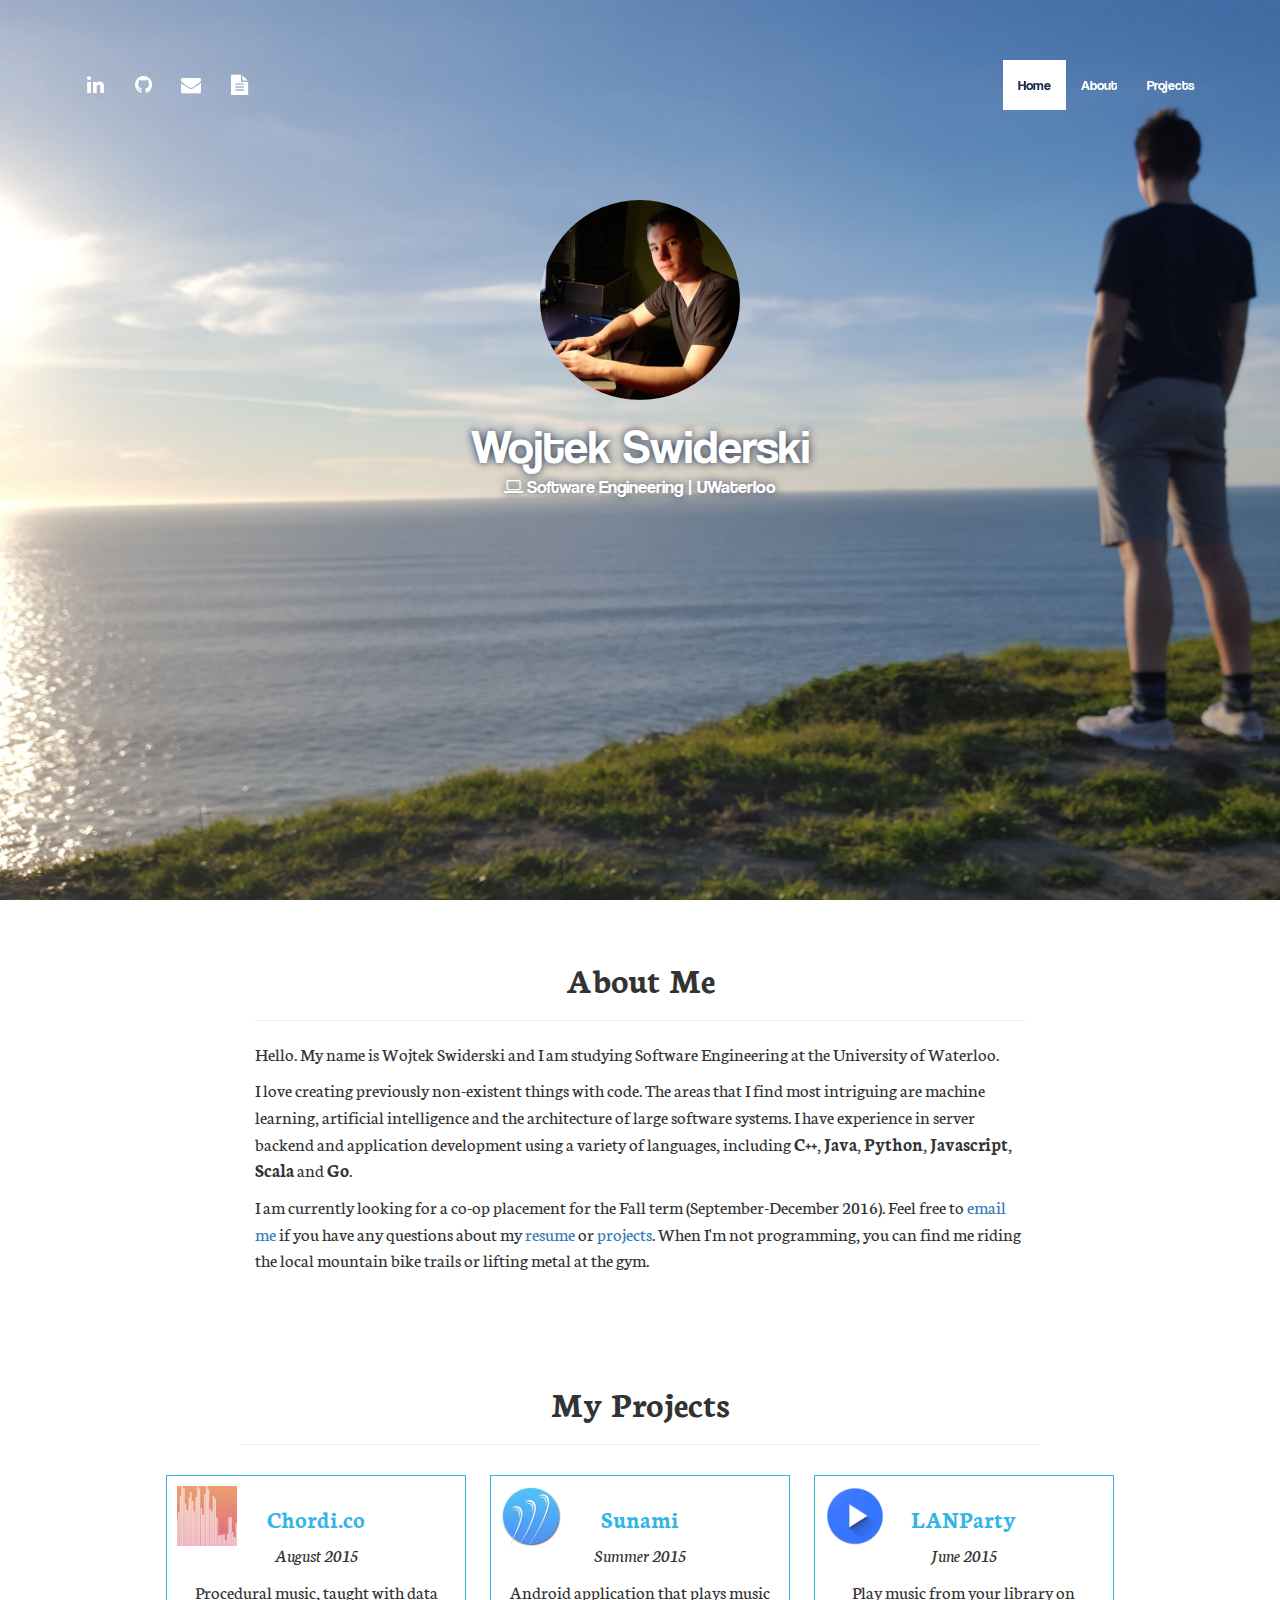
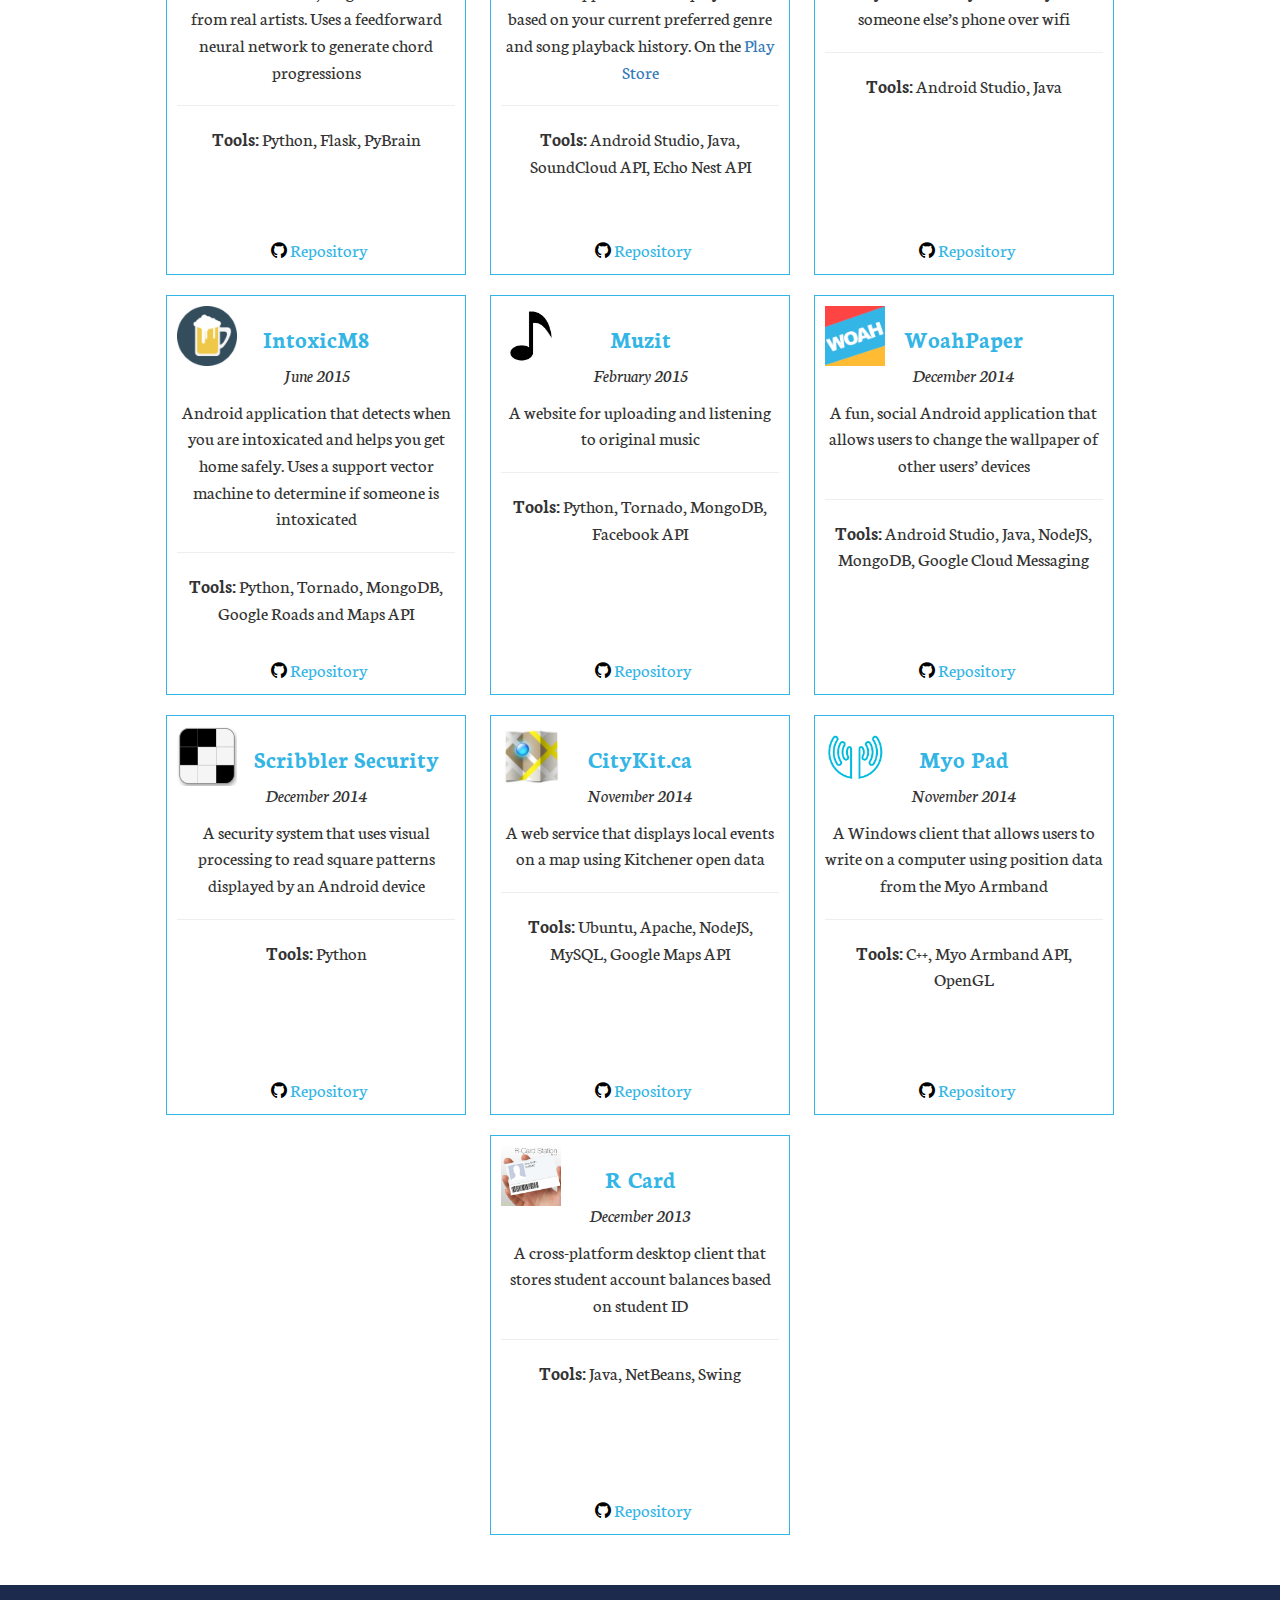
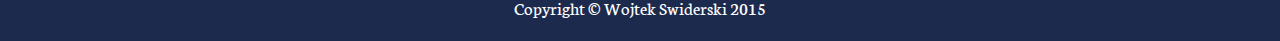
==== commit 56140596: "Update text on website" ====
--- a/index.html
+++ b/index.html
@@ -74,8 +74,8 @@
 				<h1>About Me</h1>
 				<center><hr></center>
                 <p>Hello. My name is Wojtek Swiderski and I am studying Software Engineering at the University of Waterloo.</p>
-                <p>I love creating previously non-existent things with code. The areas that I find most intriguing are machine learning, computer vision and the architecture of large software systems. I have experience in application and server backend development using a variety of languages, including <strong>C++</strong>, <strong>Java</strong>, <strong>Python</strong> and <strong>Javascript</strong>.</p>
-                <p> I am currently looking for a co-op placement for the Winter term (January-April 2016). Feel free to <a href="mailto:wswiders@uwateroo.ca">email me</a> if you have any questions about my <a href="resume.pdf">resume</a> or <a href="#projects">projects</a>. When I'm not programming, you can find me riding the local mountain bike trails or skiing down some big hills.</p>
+                <p>I love creating previously non-existent things with code. The areas that I find most intriguing are machine learning, artificial intelligence and the architecture of large software systems. I have experience in server backend and application development using a variety of languages, including <strong>C++</strong>, <strong>Java</strong>, <strong>Python</strong>, <strong>Javascript</strong>, <strong>Scala</strong> and <strong>Go</strong>.</p>
+                <p>I am currently looking for a co-op placement for the Fall term (September-December 2016). Feel free to <a href="mailto:wswiders@uwateroo.ca">email me</a> if you have any questions about my <a href="resume.pdf">resume</a> or <a href="#projects">projects</a>. When I'm not programming, you can find me riding the local mountain bike trails or lifting metal at the gym.</p>
 			</div>
 		<div class="container projects" id="projects">
 			<h1>My Projects</h1>
